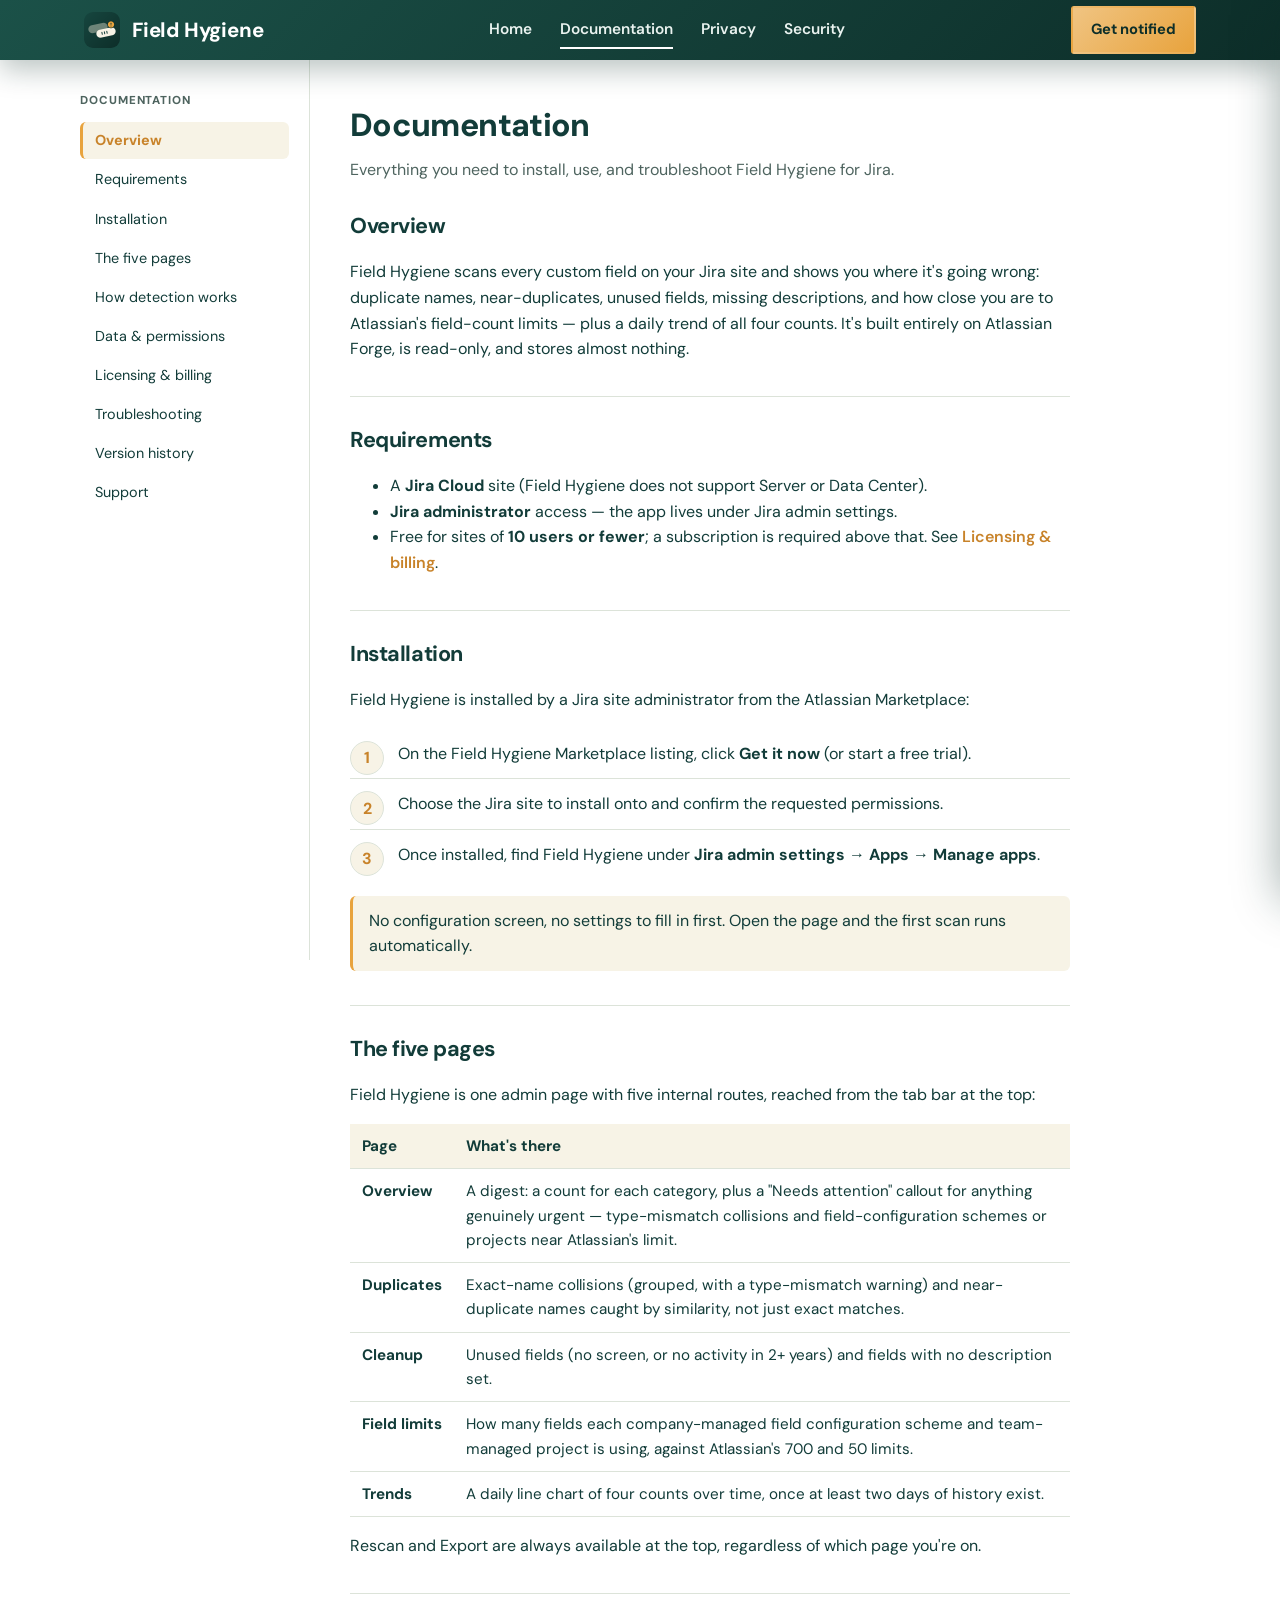
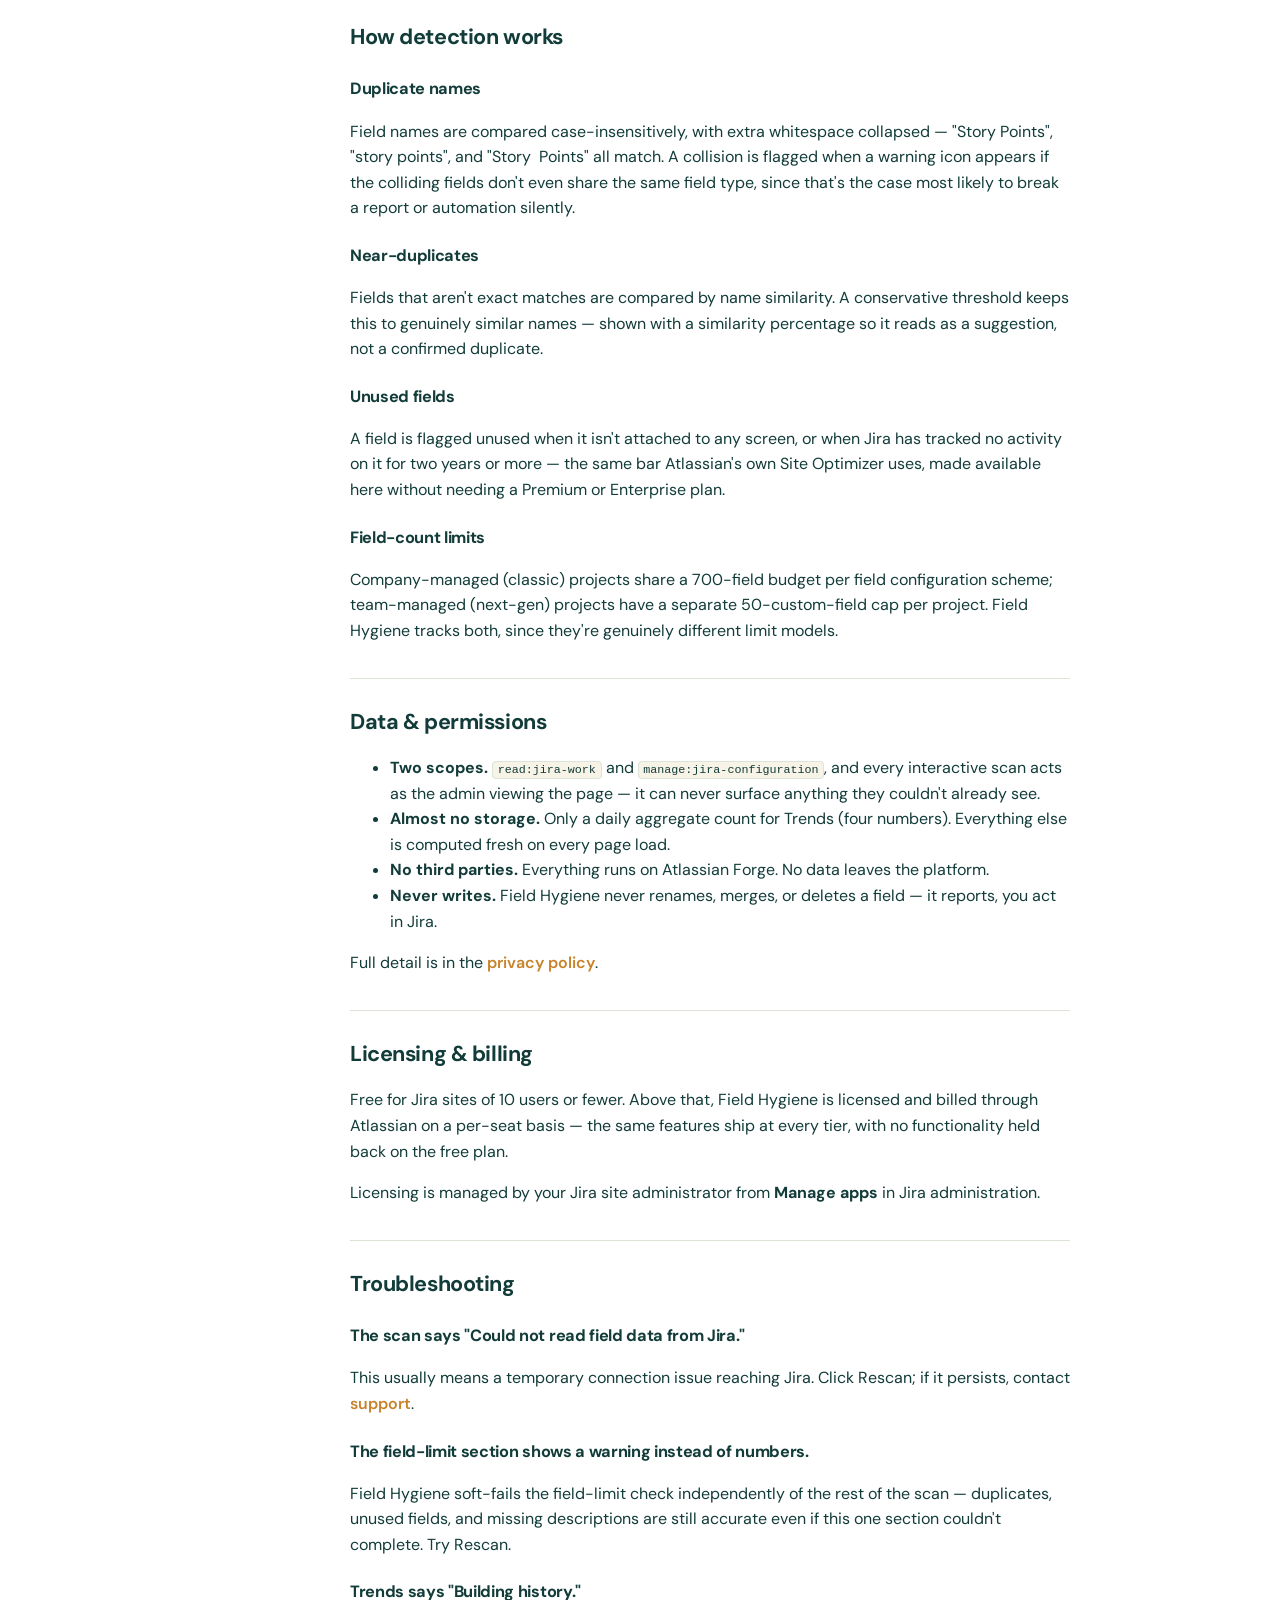
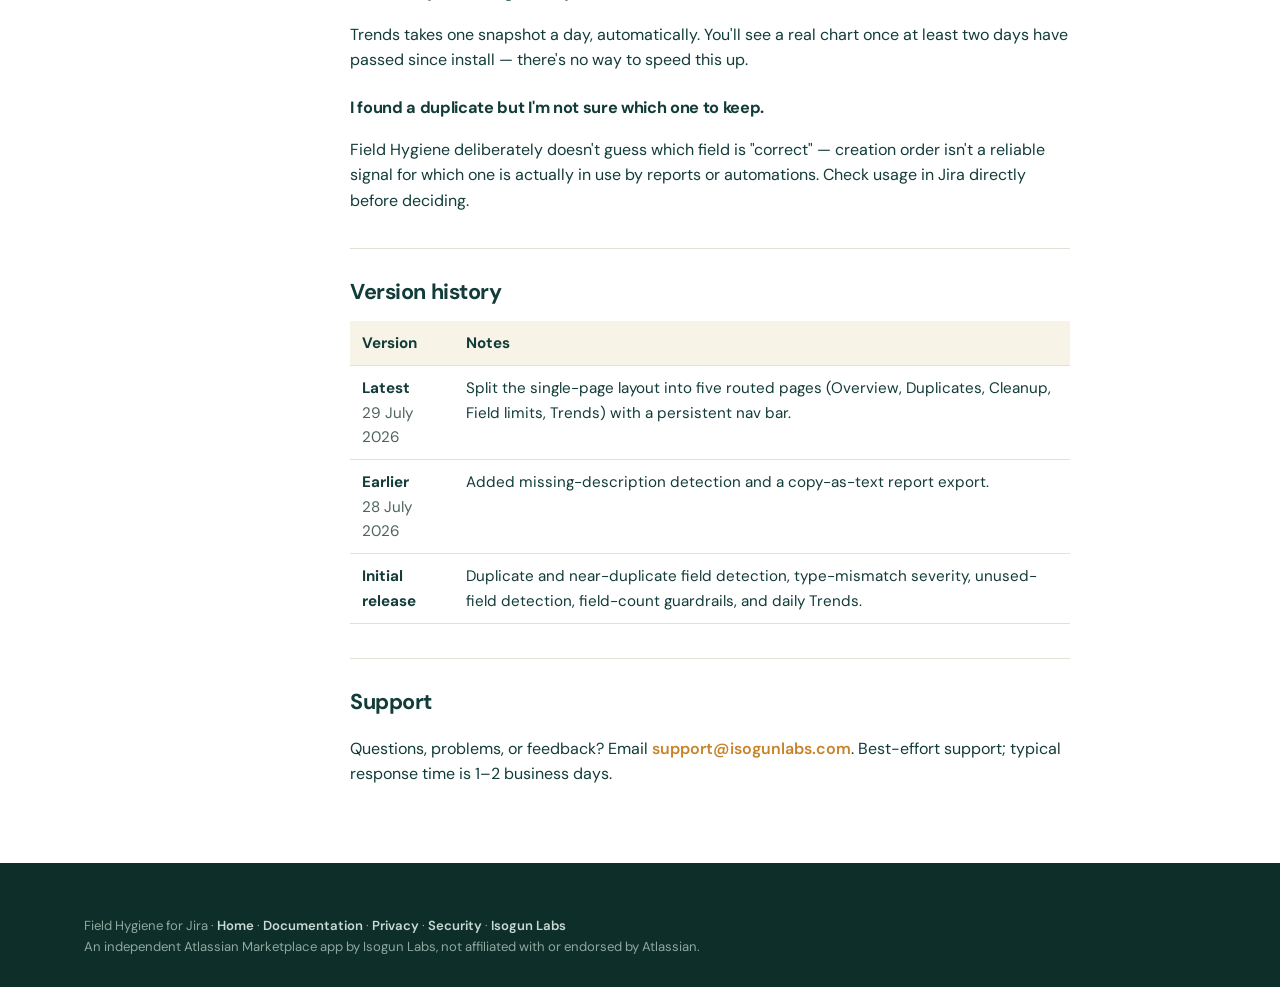
==== docs.html @ 8b739c5b "Field Hygiene for Jira marketing/docs/privacy/security site Homepage, documentation, privacy policy," ====
<!doctype html>
<html lang="en">
<head>
<meta charset="utf-8">
<meta name="viewport" content="width=device-width, initial-scale=1">
<meta name="color-scheme" content="light">
<meta name="author" content="Isogun Labs">
<meta name="theme-color" content="#123C39">
<title>Field Hygiene for Jira — Documentation</title>
<meta name="description" content="Documentation for Field Hygiene for Jira: installation, the five app pages, data and permissions, licensing, and troubleshooting.">
<link rel="canonical" href="https://field-hygiene.isogunlabs.com/docs.html">

<meta property="og:type" content="website">
<meta property="og:title" content="Field Hygiene for Jira — Documentation">
<meta property="og:description" content="Everything you need to install, use, and troubleshoot Field Hygiene for Jira.">
<meta property="og:url" content="https://field-hygiene.isogunlabs.com/docs.html">
<meta property="og:image" content="https://field-hygiene.isogunlabs.com/assets/img/field-hygiene-thumbnail.png">
<meta property="og:image:width" content="1280">
<meta property="og:image:height" content="720">
<meta property="og:site_name" content="Field Hygiene for Jira">
<meta name="twitter:card" content="summary_large_image">
<meta name="twitter:site" content="@isogunlabs">
<meta name="twitter:title" content="Field Hygiene for Jira — Documentation">
<meta name="twitter:description" content="Everything you need to install, use, and troubleshoot Field Hygiene.">
<meta name="twitter:image" content="https://field-hygiene.isogunlabs.com/assets/img/field-hygiene-thumbnail.png">

<link rel="icon" href="/assets/img/field-hygiene-logo.svg" type="image/svg+xml">
<link rel="icon" href="/assets/img/field-hygiene-logo-144.png" sizes="144x144" type="image/png">
<link rel="apple-touch-icon" href="/assets/img/field-hygiene-logo-144.png">
<script type="application/ld+json">
{
  "@context": "https://schema.org",
  "@type": "BreadcrumbList",
  "itemListElement": [
    { "@type": "ListItem", "position": 1, "name": "Field Hygiene for Jira", "item": "https://field-hygiene.isogunlabs.com/" },
    { "@type": "ListItem", "position": 2, "name": "Documentation", "item": "https://field-hygiene.isogunlabs.com/docs.html" }
  ]
}
</script>

<link rel="stylesheet" href="/assets/css/site.css?v=1">
</head>
<body>

<nav class="nav nav-solid">
  <div class="wrap">
    <a class="logo" href="/">
      <img src="/assets/img/field-hygiene-logo-144.png" alt="" width="36" height="36">
      <b>Field Hygiene</b>
    </a>
    <div class="nav-mid">
      <a href="index.html">Home</a>
      <a href="docs.html" class="active">Documentation</a>
      <a href="privacy.html">Privacy</a>
      <a href="security.html">Security</a>
    </div>
    <div class="nav-right">
      <a class="btn btn-amber btn-sm" href="mailto:support@isogunlabs.com?subject=Notify%20me%20when%20Field%20Hygiene%20launches">Get notified</a>
      <button class="hamburger" aria-label="Open menu" aria-expanded="false" aria-controls="mobile-drawer">
        <span></span><span></span><span></span>
      </button>
    </div>
  </div>
</nav>

<div class="drawer-overlay"></div>
<aside class="drawer" id="mobile-drawer">
  <div class="d-head">
    <a class="logo" href="/">
      <img src="/assets/img/field-hygiene-logo-144.png" alt="" width="32" height="32">
      <b>Field Hygiene</b>
    </a>
    <button class="d-close" aria-label="Close menu">
      <svg viewBox="0 0 24 24" fill="none" stroke="currentColor" stroke-width="2.2" stroke-linecap="round" stroke-linejoin="round"><path d="M6 6l12 12M18 6 6 18"/></svg>
    </button>
  </div>
  <nav>
    <a class="d-link" href="index.html">Home</a>
    <a class="d-link" href="docs.html">Documentation</a>
    <a class="d-link" href="privacy.html">Privacy</a>
    <a class="d-link" href="security.html">Security</a>
  </nav>
  <a class="btn btn-amber" href="mailto:support@isogunlabs.com?subject=Notify%20me%20when%20Field%20Hygiene%20launches">Get notified</a>
</aside>

<div class="docs-layout">

  <aside class="docs-side">
    <p class="side-title">Documentation</p>
    <nav id="sidenav">
      <a href="#overview">Overview</a>
      <a href="#requirements">Requirements</a>
      <a href="#install">Installation</a>
      <a href="#pages">The five pages</a>
      <a href="#detection">How detection works</a>
      <a href="#data">Data &amp; permissions</a>
      <a href="#licensing">Licensing &amp; billing</a>
      <a href="#troubleshooting">Troubleshooting</a>
      <a href="#versions">Version history</a>
      <a href="#support">Support</a>
    </nav>
  </aside>

  <main class="docs-main">
    <h1 class="page-title">Documentation</h1>
    <p class="lede">Everything you need to install, use, and troubleshoot Field Hygiene for Jira.</p>

    <section id="overview">
      <h2 class="sec">Overview</h2>
      <p>
        Field Hygiene scans every custom field on your Jira site and shows you where it's going
        wrong: duplicate names, near-duplicates, unused fields, missing descriptions, and how
        close you are to Atlassian's field-count limits — plus a daily trend of all four counts.
        It's built entirely on Atlassian Forge, is read-only, and stores almost nothing.
      </p>
    </section>

    <section id="requirements">
      <h2 class="sec">Requirements</h2>
      <ul>
        <li>A <strong>Jira Cloud</strong> site (Field Hygiene does not support Server or Data Center).</li>
        <li><strong>Jira administrator</strong> access — the app lives under Jira admin settings.</li>
        <li>Free for sites of <strong>10 users or fewer</strong>; a subscription is required above that. See <a class="inline" href="#licensing">Licensing &amp; billing</a>.</li>
      </ul>
    </section>

    <section id="install">
      <h2 class="sec">Installation</h2>
      <p>Field Hygiene is installed by a Jira site administrator from the Atlassian Marketplace:</p>
      <ol class="steps">
        <li>On the Field Hygiene Marketplace listing, click <strong>Get it now</strong> (or start a free trial).</li>
        <li>Choose the Jira site to install onto and confirm the requested permissions.</li>
        <li>Once installed, find Field Hygiene under <strong>Jira admin settings → Apps → Manage apps</strong>.</li>
      </ol>
      <div class="note">
        No configuration screen, no settings to fill in first. Open the page and the first scan
        runs automatically.
      </div>
    </section>

    <section id="pages">
      <h2 class="sec">The five pages</h2>
      <p>Field Hygiene is one admin page with five internal routes, reached from the tab bar at the top:</p>
      <table>
        <tr><th>Page</th><th>What's there</th></tr>
        <tr><td><strong>Overview</strong></td><td>A digest: a count for each category, plus a "Needs attention" callout for anything genuinely urgent — type-mismatch collisions and field-configuration schemes or projects near Atlassian's limit.</td></tr>
        <tr><td><strong>Duplicates</strong></td><td>Exact-name collisions (grouped, with a type-mismatch warning) and near-duplicate names caught by similarity, not just exact matches.</td></tr>
        <tr><td><strong>Cleanup</strong></td><td>Unused fields (no screen, or no activity in 2+ years) and fields with no description set.</td></tr>
        <tr><td><strong>Field limits</strong></td><td>How many fields each company-managed field configuration scheme and team-managed project is using, against Atlassian's 700 and 50 limits.</td></tr>
        <tr><td><strong>Trends</strong></td><td>A daily line chart of four counts over time, once at least two days of history exist.</td></tr>
      </table>
      <p>Rescan and Export are always available at the top, regardless of which page you're on.</p>
    </section>

    <section id="detection">
      <h2 class="sec">How detection works</h2>

      <h3>Duplicate names</h3>
      <p>
        Field names are compared case-insensitively, with extra whitespace collapsed — "Story
        Points", "story points", and "Story&nbsp;&nbsp;Points" all match. A collision is flagged
        when a warning icon appears if the colliding fields don't even share the same field
        type, since that's the case most likely to break a report or automation silently.
      </p>

      <h3>Near-duplicates</h3>
      <p>
        Fields that aren't exact matches are compared by name similarity. A conservative
        threshold keeps this to genuinely similar names — shown with a similarity percentage so
        it reads as a suggestion, not a confirmed duplicate.
      </p>

      <h3>Unused fields</h3>
      <p>
        A field is flagged unused when it isn't attached to any screen, or when Jira has tracked
        no activity on it for two years or more — the same bar Atlassian's own Site Optimizer
        uses, made available here without needing a Premium or Enterprise plan.
      </p>

      <h3>Field-count limits</h3>
      <p>
        Company-managed (classic) projects share a 700-field budget per field configuration
        scheme; team-managed (next-gen) projects have a separate 50-custom-field cap per
        project. Field Hygiene tracks both, since they're genuinely different limit models.
      </p>
    </section>

    <section id="data">
      <h2 class="sec">Data &amp; permissions</h2>
      <ul>
        <li><strong>Two scopes.</strong> <code>read:jira-work</code> and <code>manage:jira-configuration</code>, and every interactive scan acts as the admin viewing the page — it can never surface anything they couldn't already see.</li>
        <li><strong>Almost no storage.</strong> Only a daily aggregate count for Trends (four numbers). Everything else is computed fresh on every page load.</li>
        <li><strong>No third parties.</strong> Everything runs on Atlassian Forge. No data leaves the platform.</li>
        <li><strong>Never writes.</strong> Field Hygiene never renames, merges, or deletes a field — it reports, you act in Jira.</li>
      </ul>
      <p>Full detail is in the <a class="inline" href="privacy.html">privacy policy</a>.</p>
    </section>

    <section id="licensing">
      <h2 class="sec">Licensing &amp; billing</h2>
      <p>
        Free for Jira sites of 10 users or fewer. Above that, Field Hygiene is licensed and
        billed through Atlassian on a per-seat basis — the same features ship at every tier,
        with no functionality held back on the free plan.
      </p>
      <p>
        Licensing is managed by your Jira site administrator from <strong>Manage apps</strong>
        in Jira administration.
      </p>
    </section>

    <section id="troubleshooting">
      <h2 class="sec">Troubleshooting</h2>

      <h3>The scan says "Could not read field data from Jira."</h3>
      <p>
        This usually means a temporary connection issue reaching Jira. Click Rescan; if it
        persists, contact <a class="inline" href="#support">support</a>.
      </p>

      <h3>The field-limit section shows a warning instead of numbers.</h3>
      <p>
        Field Hygiene soft-fails the field-limit check independently of the rest of the scan —
        duplicates, unused fields, and missing descriptions are still accurate even if this one
        section couldn't complete. Try Rescan.
      </p>

      <h3>Trends says "Building history."</h3>
      <p>
        Trends takes one snapshot a day, automatically. You'll see a real chart once at least
        two days have passed since install — there's no way to speed this up.
      </p>

      <h3>I found a duplicate but I'm not sure which one to keep.</h3>
      <p>
        Field Hygiene deliberately doesn't guess which field is "correct" — creation order isn't
        a reliable signal for which one is actually in use by reports or automations. Check
        usage in Jira directly before deciding.
      </p>
    </section>

    <section id="versions">
      <h2 class="sec">Version history</h2>
      <table>
        <tr><th>Version</th><th>Notes</th></tr>
        <tr>
          <td><strong>Latest</strong><br><span style="color:var(--body)">29 July 2026</span></td>
          <td>Split the single-page layout into five routed pages (Overview, Duplicates, Cleanup, Field limits, Trends) with a persistent nav bar.</td>
        </tr>
        <tr>
          <td><strong>Earlier</strong><br><span style="color:var(--body)">28 July 2026</span></td>
          <td>Added missing-description detection and a copy-as-text report export.</td>
        </tr>
        <tr>
          <td><strong>Initial release</strong></td>
          <td>Duplicate and near-duplicate field detection, type-mismatch severity, unused-field detection, field-count guardrails, and daily Trends.</td>
        </tr>
      </table>
    </section>

    <section id="support">
      <h2 class="sec">Support</h2>
      <p>
        Questions, problems, or feedback? Email
        <a class="inline" href="mailto:support@isogunlabs.com">support@isogunlabs.com</a>.
        Best-effort support; typical response time is 1–2 business days.
      </p>
    </section>
  </main>

</div>

<footer>
  <div class="wrap">
    <div class="foot-bottom" style="border-top:0; padding-top:0;">
      Field Hygiene for Jira ·
      <a href="index.html">Home</a> ·
      <a href="docs.html">Documentation</a> ·
      <a href="privacy.html">Privacy</a> ·
      <a href="security.html">Security</a> ·
      <a href="https://isogunlabs.com/">Isogun Labs</a><br>
      An independent Atlassian Marketplace app by Isogun Labs, not affiliated with or endorsed by Atlassian.
    </div>
  </div>
</footer>

<script src="/assets/js/site.js?v=1" defer></script>
</body>
</html>
---- assets/css/site.css ----
/* ============================================================
   Field Hygiene for Jira — shared site styles
   Same component language as recap.isogunlabs.com, different
   color identity — teal/amber, drawn from the app's own logo
   (assets/marketplace/logo.svg), not Recap's amber/brown scheme.
   ============================================================ */
@font-face {
  font-family: 'DM Sans';
  font-style: normal;
  font-weight: 400 800;
  font-display: swap;
  src: url('/assets/fonts/dm-sans-latin.woff2') format('woff2');
  unicode-range: U+0000-00FF, U+0131, U+0152-0153, U+02BB-02BC, U+02C6, U+02DA, U+02DC, U+0304, U+0308, U+0329, U+2000-206F, U+20AC, U+2122, U+2191, U+2193, U+2212, U+2215, U+FEFF, U+FFFD;
}
@font-face {
  font-family: 'DM Sans';
  font-style: normal;
  font-weight: 400 800;
  font-display: swap;
  src: url('/assets/fonts/dm-sans-latin-ext.woff2') format('woff2');
  unicode-range: U+0100-02BA, U+02BD-02C5, U+02C7-02CC, U+02CE-02D7, U+02DD-02FF, U+0304, U+0308, U+0329, U+1D00-1DBF, U+1E00-1E9F, U+1EF2-1EFF, U+2020, U+20A0-20AB, U+20AD-20C0, U+2113, U+2C60-2C7F, U+A720-A7FF;
}

:root {
  --teal-50:#EFF6F4; --teal-100:#D3E7E2; --teal-200:#9FC9BE; --teal-400:#1B5148;
  --teal:#16463F; --teal-600:#123C39; --teal-900:#0D2E29;
  --amber-100:#FBE3BB; --amber-200:#F0C482; --amber:#E8A33D; --amber-600:#C8832A;
  --ink:#123C39; --body:#4E645F; --bg:#FFFFFF; --panel:#F7F3E6; --panel-2:#EDE6D3;
  --line:#DCE3D9; --white:#FFFFFF; --green:#15803D; --green-bg:#E7F4EC;
  --shadow:0 1px 2px rgba(13,46,41,.06), 0 10px 28px rgba(13,46,41,.09);
  --shadow-lg:0 2px 6px rgba(13,46,41,.07), 0 30px 64px rgba(13,46,41,.18);
  --maxw:1160px;
  --ff:'DM Sans',-apple-system,BlinkMacSystemFont,"Segoe UI",Roboto,Helvetica,Arial,sans-serif;
}
* { box-sizing: border-box; }
html { scroll-behavior: smooth; }
body { margin:0; font-family:var(--ff); color:var(--ink); background:var(--bg); line-height:1.6; -webkit-font-smoothing:antialiased; text-rendering:optimizeLegibility; overflow-x:hidden; }
a { color:inherit; }
img { max-width:100%; display:block; }
.wrap { max-width:var(--maxw); margin:0 auto; padding:0 24px; }
.wrap-wide { max-width:1360px; }
:focus-visible { outline:2px solid var(--amber); outline-offset:3px; border-radius:4px; }
h1,h2,h3 { letter-spacing:-.02em; }
.amber { color:var(--amber-600); }
code { background:var(--panel); border:1px solid var(--line); padding:.1em .4em; border-radius:4px; font-size:.9em; }
pre { background:#0D2E29; color:#F7F3E6; border-radius:10px; padding:16px 18px; overflow-x:auto; font-size:.85rem; line-height:1.5; }
pre code { background:none; border:0; color:inherit; padding:0; }
table { border-collapse:collapse; width:100%; margin:12px 0; font-size:.95rem; }
th, td { text-align:left; padding:10px 12px; border-bottom:1px solid var(--line); vertical-align:top; }
th { background:var(--panel); font-weight:700; }

/* buttons */
.btn { display:inline-flex; align-items:center; gap:9px; font-size:1rem; font-weight:700; text-decoration:none; padding:13px 24px; border-radius:3px; transition:transform .16s, box-shadow .25s, background .2s, color .2s; cursor:pointer; border:2px solid transparent; }
.btn svg { width:16px; height:16px; transition:transform .2s; }
.btn-amber { color:var(--teal-900); background:linear-gradient(135deg,var(--amber-200),var(--amber)); }
.btn-amber:hover { transform:translateY(-2px); }
.btn-amber:hover svg { transform:translateX(4px); }
.btn-ghost { color:var(--ink); border-color:var(--line); background:var(--white); }
.btn-ghost:hover { border-color:var(--amber); color:var(--amber-600); }
.btn-ghost-light { color:#fff; border-color:rgba(255,255,255,.4); background:transparent; }
.btn-ghost-light:hover { border-color:#fff; }
.btn-text { display:inline-flex; align-items:center; gap:8px; font-weight:700; text-decoration:none; color:var(--amber-600); }
.btn-text svg { width:16px; height:16px; transition:transform .2s; }
.btn-text:hover svg { transform:translateX(4px); }
.btn-sm { padding:10px 18px; font-size:.92rem; }

/* utility bar */
.util { background:var(--teal-900); color:#C9D9D4; font-size:.82rem; }
.util .wrap { display:flex; align-items:center; justify-content:space-between; height:38px; }
.util a { color:#C9D9D4; text-decoration:none; }
.util .u-left a:hover, .util .u-right a:hover { color:#fff; }
.util .u-left { display:flex; align-items:center; gap:6px; }
.util .u-left svg { width:14px; height:14px; color:var(--amber-200); }

/* nav */
.nav { position:sticky; top:0; z-index:60; background:transparent; box-shadow:0 1px 0 rgba(255,255,255,0); transition:box-shadow .4s ease; }
.nav::before { content:""; position:absolute; inset:0; z-index:-1; background:linear-gradient(135deg,var(--teal-400),var(--teal-900)); opacity:0; transition:opacity .4s ease; }
.nav .wrap { display:flex; align-items:center; justify-content:space-between; height:74px; transition:height .3s ease; }
.nav.scrolled, .nav.nav-solid { box-shadow:0 10px 28px rgba(13,46,41,.28); }
.nav.scrolled::before, .nav.nav-solid::before { opacity:1; }
.nav.scrolled .wrap, .nav.nav-solid .wrap { height:60px; }
.logo { display:inline-flex; align-items:center; gap:12px; text-decoration:none; }
.logo img { height:36px; width:auto; flex:none; display:block; border-radius:9px; }
.logo b { color:#fff; font-size:1.28rem; font-weight:800; letter-spacing:-.01em; }
.nav-mid { display:flex; align-items:center; gap:28px; }
.nav-mid a { color:#EAF3F0; text-decoration:none; font-weight:600; font-size:.96rem; padding:6px 0; border-bottom:2px solid transparent; transition:border-color .2s,color .2s; }
.nav-mid a:hover, .nav-mid a.active { border-color:#fff; }
.nav-right { display:flex; align-items:center; gap:14px; }
.hamburger { display:none; background:none; border:0; cursor:pointer; padding:8px; }
.hamburger span { display:block; width:22px; height:2px; background:#fff; border-radius:2px; margin:5px 0; transition:transform .3s ease, opacity .2s ease; }
.hamburger.open span:nth-child(1){ transform:translateY(7px) rotate(45deg); }
.hamburger.open span:nth-child(2){ opacity:0; }
.hamburger.open span:nth-child(3){ transform:translateY(-7px) rotate(-45deg); }
.drawer-overlay { position:fixed; inset:0; background:rgba(13,46,41,.5); opacity:0; visibility:hidden; transition:opacity .3s ease, visibility .3s ease; z-index:90; }
.drawer-overlay.open { opacity:1; visibility:visible; }
.drawer { position:fixed; top:0; right:0; height:100%; width:min(300px,86vw); background:linear-gradient(160deg,var(--teal-400),var(--teal-900)); box-shadow:-14px 0 44px rgba(13,46,41,.4); transform:translateX(105%); transition:transform .32s cubic-bezier(.4,0,.2,1); z-index:100; display:flex; flex-direction:column; padding:20px 22px 26px; }
.drawer.open { transform:none; }
.drawer .d-head { display:flex; align-items:center; justify-content:space-between; margin-bottom:18px; }
.drawer .d-close { background:none; border:0; color:#fff; cursor:pointer; padding:6px; line-height:0; }
.drawer .d-close svg { width:24px; height:24px; }
.drawer nav { display:flex; flex-direction:column; }
.drawer a.d-link { display:block; color:#fff; text-decoration:none; font-weight:600; font-size:1.05rem; padding:14px 2px; border-bottom:1px solid rgba(255,255,255,.16); }
.drawer .btn { margin-top:20px; justify-content:center; }
body.drawer-open { overflow:hidden; }
@media (max-width:820px){ .nav-mid{ display:none; } .util{ display:none; } .hamburger{ display:block; } .nav-right .btn-amber{ display:none; } }

/* hero */
.hero { position:relative; margin-top:-74px; padding-top:74px; background:linear-gradient(150deg,var(--teal-400),var(--teal-900) 65%); color:#fff; overflow:hidden; }
.hero-facets { position:absolute; inset:0; opacity:.5; background-image:linear-gradient(rgba(255,255,255,.05) 1px,transparent 1px),linear-gradient(90deg,rgba(255,255,255,.05) 1px,transparent 1px); background-size:48px 48px; mask-image:radial-gradient(ellipse 75% 90% at 20% 20%,#000 30%,transparent 75%); -webkit-mask-image:radial-gradient(ellipse 75% 90% at 20% 20%,#000 30%,transparent 75%); }
.hero-glow { position:absolute; width:520px; height:520px; border-radius:50%; background:radial-gradient(circle,rgba(232,163,61,.32),transparent 70%); filter:blur(30px); top:-120px; right:-80px; animation:float 9s ease-in-out infinite; }
@keyframes float { 0%,100%{ transform:translate(0,0); } 50%{ transform:translate(-24px,26px); } }
.hero .wrap { position:relative; z-index:1; padding:96px 24px 90px; max-width:880px; text-align:center; }
.hero .wrap.hero-left { text-align:left; margin:0; max-width:1280px; display:grid; grid-template-columns:1fr; }
.eyebrow { font-size:.76rem; font-weight:700; letter-spacing:.14em; text-transform:uppercase; color:#F0DCB5; }
.eyebrow .dot { display:inline-block; width:7px; height:7px; margin-right:8px; border-radius:50%; background:var(--amber); box-shadow:0 0 0 4px rgba(232,163,61,.25); vertical-align:middle; }
.hero h1 { font-size:clamp(2.1rem,4.8vw,3.3rem); line-height:1.1; font-weight:800; margin:20px 0 0; letter-spacing:-.03em; }
.hero .lead { font-size:clamp(1.02rem,1.5vw,1.16rem); color:#DCEAE5; max-width:56ch; margin:20px auto 0; }
.hero-actions { display:flex; flex-wrap:wrap; align-items:center; justify-content:center; gap:16px; margin-top:30px; }
.hero-actions .btn-text { color:#fff; }
.trust-chips { list-style:none; display:flex; flex-wrap:wrap; justify-content:center; gap:10px; padding:0; margin:30px 0 0; }
.trust-chips li { display:inline-flex; align-items:center; gap:7px; background:rgba(255,255,255,.08); border:1px solid rgba(255,255,255,.16); border-radius:999px; padding:8px 15px; font-size:.85rem; font-weight:600; color:#EAF3F0; }
.trust-chips svg { width:14px; height:14px; color:var(--amber-200); flex:none; }

/* section scaffolding */
section.block { padding:80px 0; }
.kicker { font-size:.78rem; font-weight:800; letter-spacing:.14em; text-transform:uppercase; color:var(--amber-600); }
.section-head { max-width:680px; margin:0 auto 48px; text-align:center; }
.section-head h2 { font-size:clamp(1.7rem,3.4vw,2.4rem); font-weight:800; margin:12px 0 12px; }
.section-head p { color:var(--body); font-size:1.06rem; margin:0; }

/* how it works — flow steps */
.flow { display:grid; grid-template-columns:repeat(3,1fr); gap:28px; position:relative; }
.flow-step { text-align:center; }
.flow-step .num { width:34px; height:34px; border-radius:50%; background:var(--panel); border:1px solid var(--line); color:var(--amber-600); font-weight:800; display:grid; place-items:center; margin:0 auto 14px; }
.flow-step .ic { width:64px; height:64px; border-radius:14px; display:grid; place-items:center; background:linear-gradient(140deg,var(--teal-50),var(--teal-100)); color:var(--teal-400); margin:0 auto 16px; }
.flow-step .ic svg { width:30px; height:30px; }
.flow-step h3 { margin:0 0 6px; font-size:1.06rem; font-weight:800; color:var(--ink); }
.flow-step p { margin:0; color:var(--body); font-size:.92rem; line-height:1.55; }
.flow-arrow { position:absolute; top:56px; width:28px; height:28px; color:var(--amber-200); }
.flow-arrow svg { width:100%; height:100%; }

/* principle / feature grid */
.principles { display:grid; grid-template-columns:repeat(4,1fr); gap:22px; }
.principle { background:var(--white); border-radius:8px; padding:26px 22px; box-shadow:var(--shadow); transition:transform .2s, box-shadow .25s; }
.principle:hover { transform:translateY(-4px); box-shadow:var(--shadow-lg); }
.principle .ic { width:46px; height:46px; border-radius:8px; display:grid; place-items:center; background:linear-gradient(140deg,var(--amber-100),var(--amber-200)); color:var(--amber-600); margin-bottom:16px; }
.principle .ic svg { width:23px; height:23px; }
.principle h3 { margin:0 0 8px; font-size:1.02rem; font-weight:800; color:var(--ink); }
.principle p { margin:0; color:var(--body); font-size:.92rem; }

/* FAQ accordion */
.faq-list { max-width:760px; margin:0 auto; }
.faq-item { border-bottom:1px solid var(--line); }
.faq-item summary { cursor:pointer; list-style:none; display:flex; align-items:center; justify-content:space-between; gap:16px; padding:20px 4px; font-weight:700; font-size:1.02rem; color:var(--ink); }
.faq-item summary::-webkit-details-marker { display:none; }
.faq-item summary .chev { flex:none; width:20px; height:20px; color:var(--amber-600); transition:transform .25s ease; }
.faq-item[open] summary .chev { transform:rotate(180deg); }
.faq-item p { margin:0 4px 20px; color:var(--body); font-size:.98rem; line-height:1.6; }

/* CTA band */
.cta { position:relative; background:linear-gradient(120deg,var(--teal-900),var(--teal-400)); color:#fff; overflow:hidden; }
.cta-facets { position:absolute; inset:0; opacity:.35; background-image:linear-gradient(rgba(255,255,255,.08) 1px,transparent 1px),linear-gradient(90deg,rgba(255,255,255,.08) 1px,transparent 1px); background-size:44px 44px; mask-image:radial-gradient(ellipse 80% 120% at 100% 0,#000 25%,transparent 72%); -webkit-mask-image:radial-gradient(ellipse 80% 120% at 100% 0,#000 25%,transparent 72%); }
.cta .wrap { position:relative; z-index:1; padding:68px 24px; text-align:center; }
.cta h2 { font-size:clamp(1.8rem,3.4vw,2.4rem); font-weight:800; margin:0 0 14px; }
.cta p { color:#DCEAE5; font-size:1.08rem; max-width:54ch; margin:0 auto 28px; }
.cta-actions { display:flex; flex-wrap:wrap; gap:14px; justify-content:center; }

/* pill / badge */
.pill { display:inline-block; font-size:.8rem; font-weight:700; color:var(--green); background:var(--green-bg); border-radius:999px; padding:4px 13px; margin-bottom:14px; }

/* footer */
footer { background:var(--teal-900); color:#B9CCC6; }
footer .wrap { padding:52px 24px 30px; }
.foot-top { display:flex; flex-wrap:wrap; justify-content:space-between; gap:32px; margin-bottom:32px; }
.foot-brand .logo { margin-bottom:14px; }
.foot-brand p { color:#8FA79F; font-size:.9rem; max-width:34ch; margin:0; }
.foot-brand .partner-badge { display:block; height:26px; width:auto; margin-top:18px; opacity:.9; }
.foot-links { display:flex; flex-wrap:wrap; gap:10px 26px; }
.foot-links a { color:#DCEAE5; text-decoration:none; font-size:.94rem; font-weight:600; }
.foot-links a:hover { color:#fff; }
.foot-bottom { border-top:1px solid rgba(255,255,255,.1); padding-top:22px; font-size:.82rem; color:#8FA79F; line-height:1.6; }
.foot-bottom a { color:#C9D9D4; font-weight:600; text-decoration:none; }
.foot-bottom a:hover { color:#fff; }

/* legacy content pages (docs / privacy / security) */
.page-hero { position:relative; margin-top:-74px; padding-top:74px; background:linear-gradient(135deg,var(--teal-400),var(--teal-900)); color:#fff; }
.page-hero .wrap { padding:52px 24px 44px; }
.page-hero .page-title { font-size:clamp(1.7rem,3.4vw,2.3rem); font-weight:800; margin:22px 0 4px; }
.page-hero .updated { opacity:.85; font-size:.9rem; }
.legal { padding:44px 0 24px; }
.legal .lead { font-size:1.05rem; color:var(--body); }
.legal section { border-top:1px solid var(--line); padding-top:24px; margin-top:24px; }
.legal h2 { font-size:1.2rem; margin:0 0 8px; }
.legal a { color:var(--amber-600); font-weight:600; text-decoration:none; }
.legal a:hover { text-decoration:underline; }

.docs-layout { display:flex; align-items:flex-start; max-width:var(--maxw); margin:0 auto; }
.docs-side { width:250px; flex:none; position:sticky; top:0; align-self:flex-start; height:100vh; overflow-y:auto; border-right:1px solid var(--line); padding:32px 20px 40px; }
.docs-side .side-title { font-size:.72rem; text-transform:uppercase; letter-spacing:.08em; color:var(--body); margin:0 0 12px; font-weight:800; }
.docs-side nav a { display:block; padding:7px 12px; margin:2px 0; color:var(--ink); text-decoration:none; font-size:.9rem; border-radius:6px; border-left:3px solid transparent; }
.docs-side nav a:hover { background:var(--panel); }
.docs-side nav a.active { background:var(--panel); color:var(--amber-600); font-weight:700; border-left-color:var(--amber); }
.docs-main { flex:1 1 auto; min-width:0; padding:40px 40px 60px; max-width:800px; }
.docs-main .page-title { font-size:2rem; font-weight:800; margin:0 0 6px; }
.docs-main .lede { color:var(--body); margin:0 0 8px; }
.docs-main section { border-top:1px solid var(--line); padding-top:26px; margin-top:34px; }
.docs-main section:first-of-type { border-top:0; padding-top:0; margin-top:26px; }
.docs-main h2.sec { font-size:1.35rem; margin:0 0 12px; scroll-margin-top:20px; }
.docs-main h3 { font-size:1.02rem; margin:22px 0 4px; }
.docs-main a { color:var(--amber-600); font-weight:600; text-decoration:none; }
.docs-main a:hover { text-decoration:underline; }
ol.steps { padding-left:0; list-style:none; counter-reset:step; }
ol.steps li { counter-increment:step; position:relative; padding:12px 0 12px 48px; border-bottom:1px solid var(--line); }
ol.steps li:last-child { border-bottom:0; }
ol.steps li::before { content:counter(step); position:absolute; left:0; top:12px; width:32px; height:32px; background:var(--panel); color:var(--amber-600); border:1px solid var(--line); border-radius:50%; display:grid; place-items:center; font-weight:700; }
.note { background:var(--panel); border-left:3px solid var(--amber); padding:12px 16px; border-radius:6px; margin:14px 0; }

/* reveal on scroll */
.reveal { opacity:0; transform:translateY(20px); transition:opacity .7s ease, transform .7s ease; }
.reveal.in { opacity:1; transform:none; }

@media (max-width:940px){
  .hero .wrap{ padding:64px 24px 56px; }
  .principles{ grid-template-columns:repeat(2,1fr); }
  .flow{ grid-template-columns:1fr; gap:36px; }
  .flow-arrow{ display:none; }
  .foot-top{ flex-direction:column; gap:24px; }
  .docs-layout{ display:block; }
  .docs-side{ width:auto; position:static; height:auto; border-right:0; border-bottom:1px solid var(--line); padding:16px 20px; }
  .docs-side nav{ display:flex; flex-wrap:wrap; gap:4px; }
  .docs-side nav a{ border-left:0; padding:6px 10px; }
  .docs-main{ padding:28px 20px 48px; }
}
@media (max-width:560px){
  section.block{ padding:56px 0; }
  .principles{ grid-template-columns:1fr; }
  .util{ font-size:.78rem; }
}
@media (prefers-reduced-motion: reduce){ *{ animation:none!important; scroll-behavior:auto; } .reveal{ opacity:1; transform:none; transition:none; } .hero-glow{ animation:none; } }
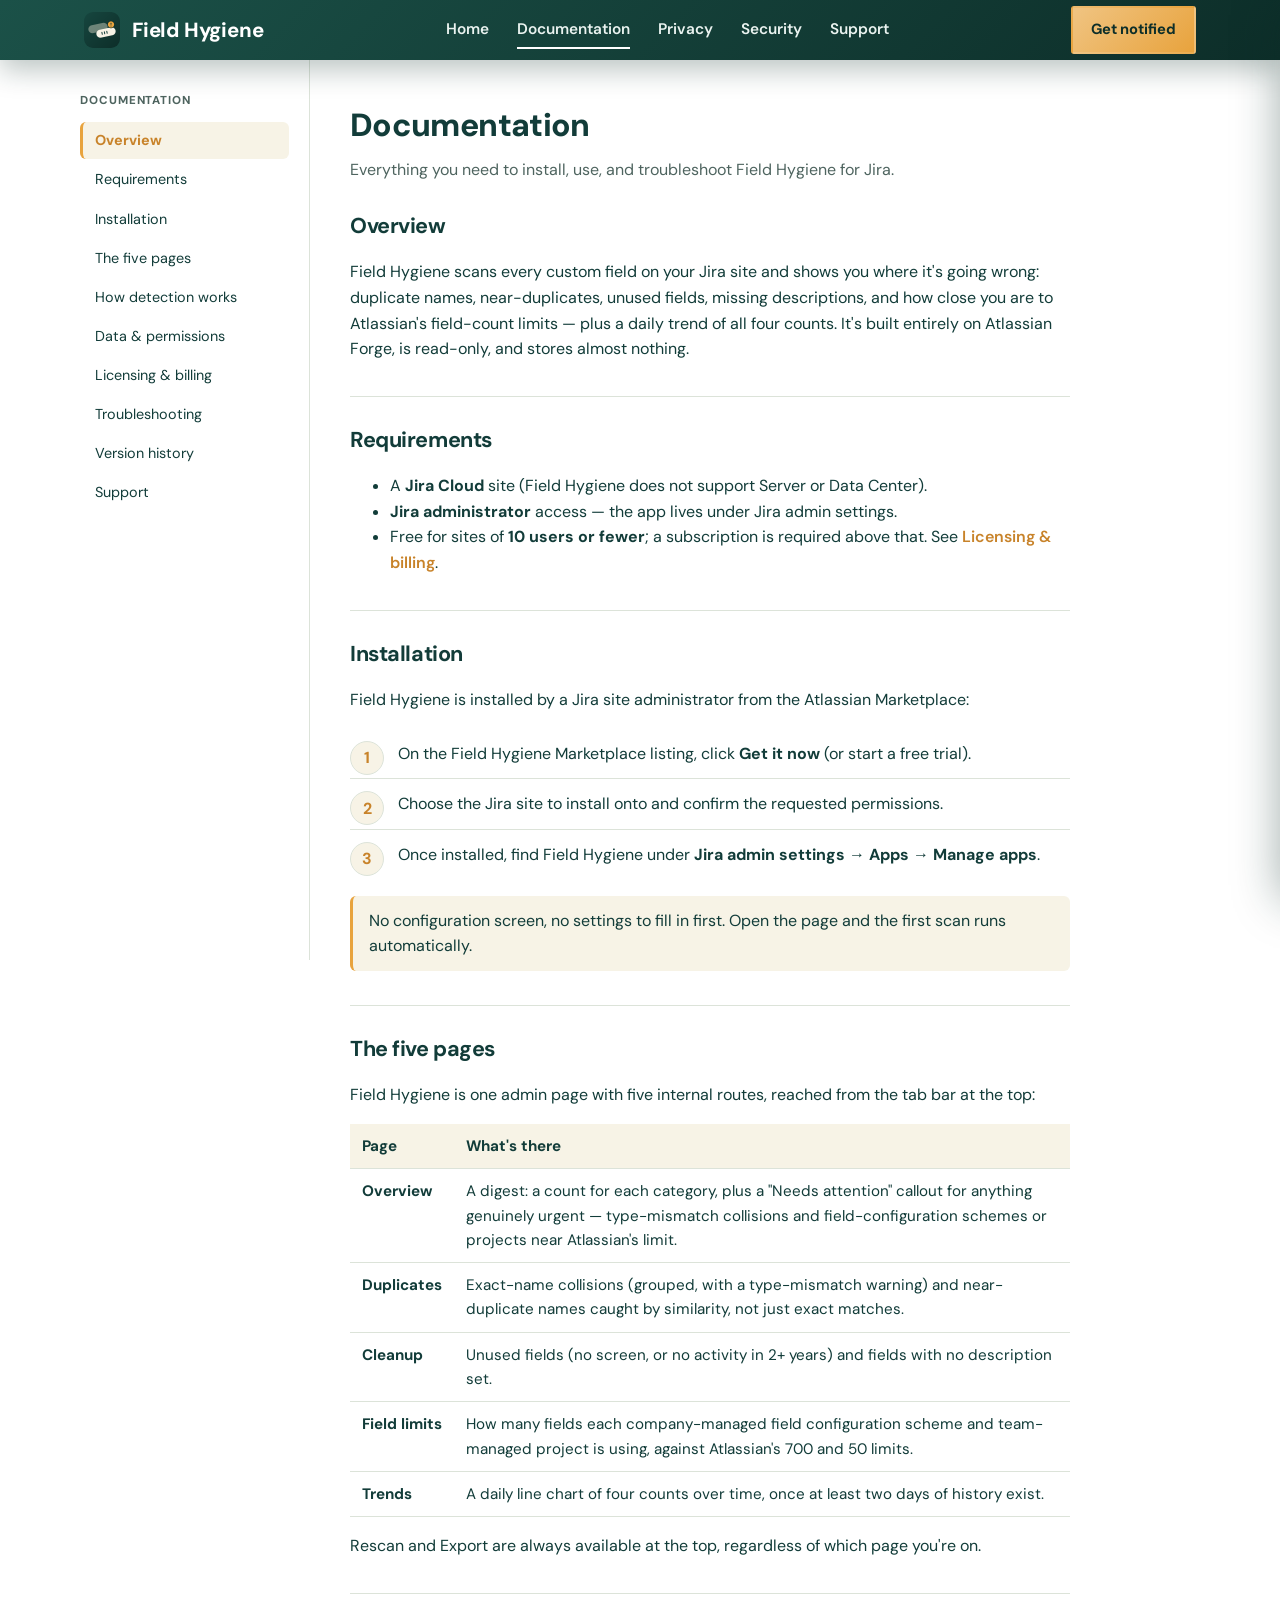
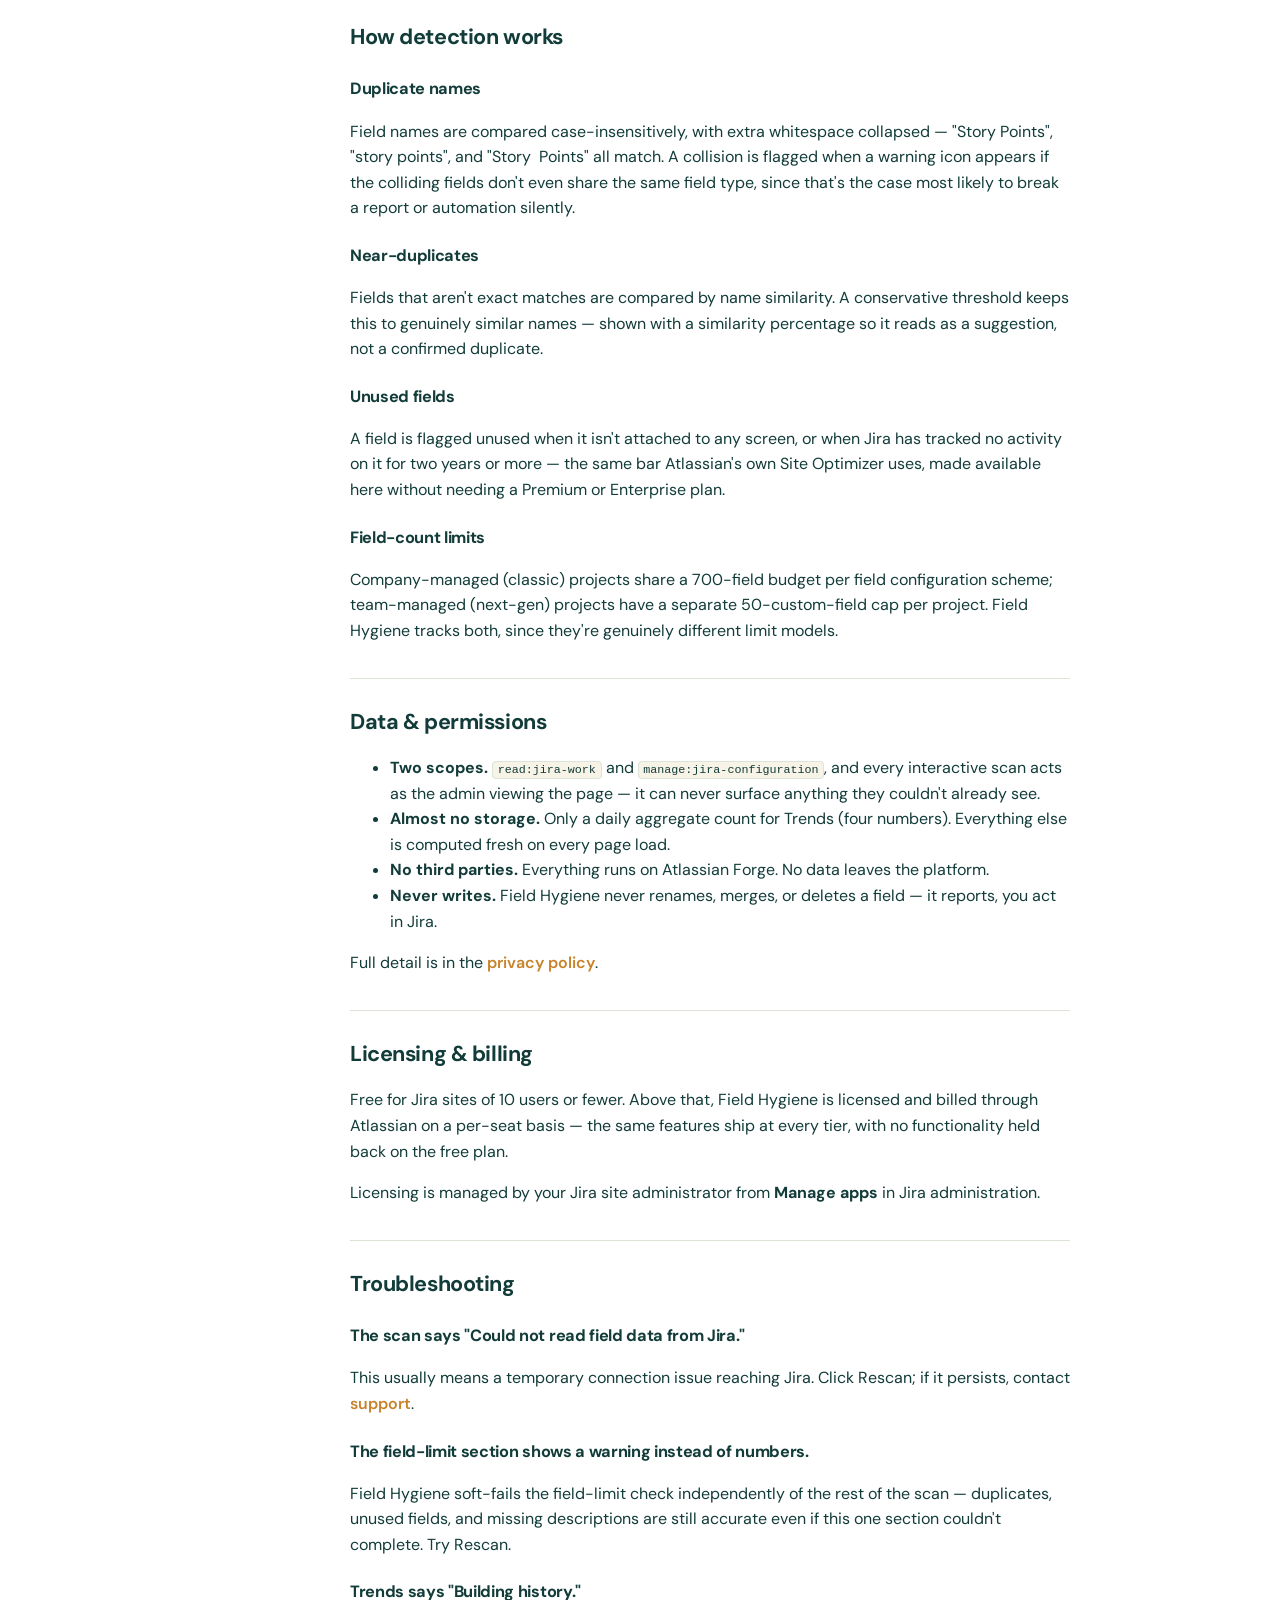
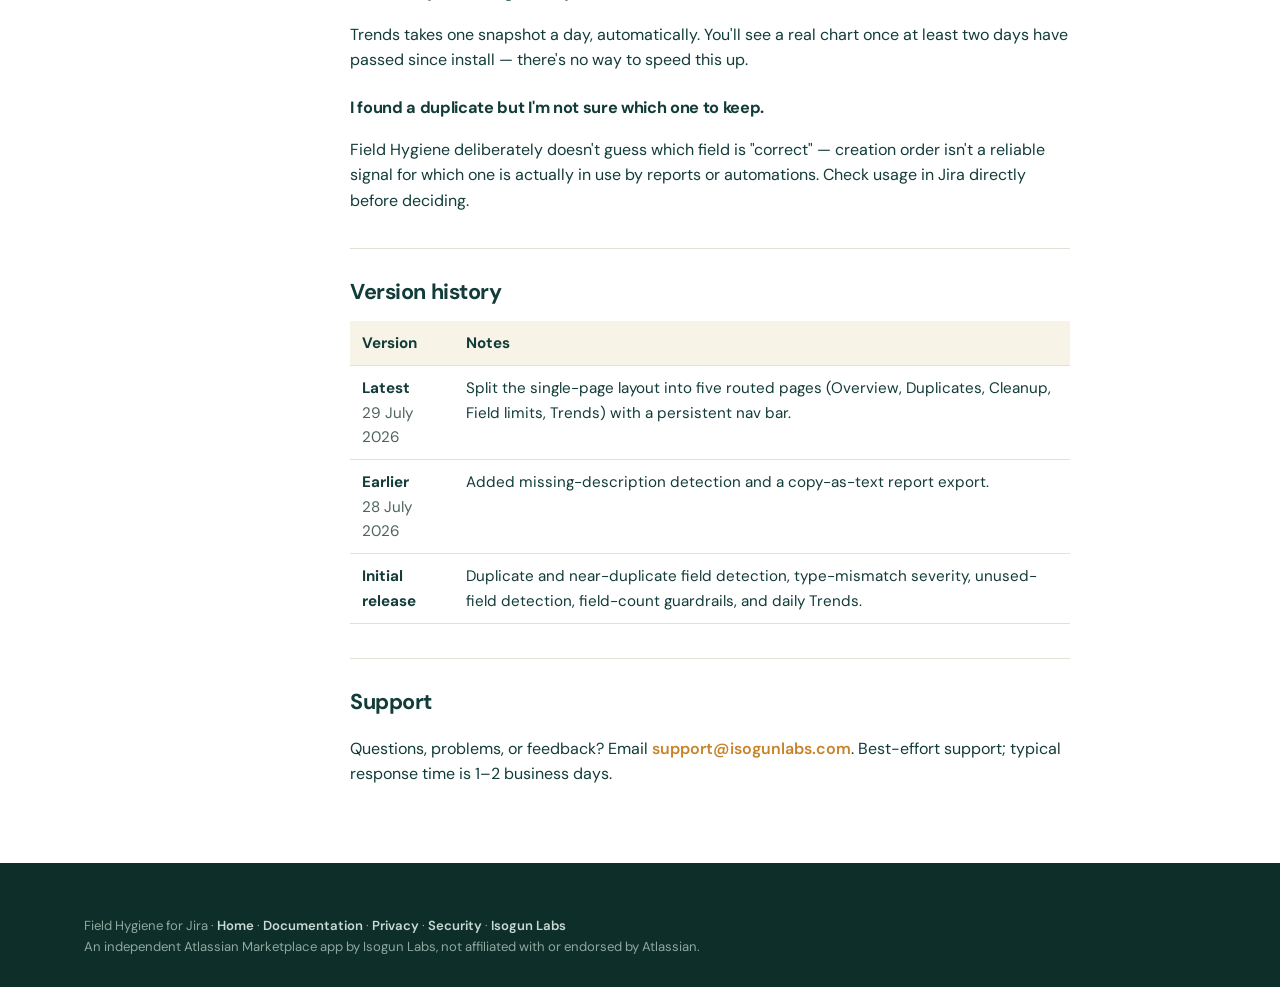
==== commit 88362f71: "Add Support & SLA page Atlassian's Marketplace reviewer requested SLA/hours-of-operation details for" ====
--- a/docs.html
+++ b/docs.html
@@ -5,6 +5,7 @@
 <meta name="viewport" content="width=device-width, initial-scale=1">
 <meta name="color-scheme" content="light">
 <meta name="author" content="Isogun Labs">
+<meta name="robots" content="index, follow">
 <meta name="theme-color" content="#123C39">
 <title>Field Hygiene for Jira — Documentation</title>
 <meta name="description" content="Documentation for Field Hygiene for Jira: installation, the five app pages, data and permissions, licensing, and troubleshooting.">
@@ -18,6 +19,7 @@
 <meta property="og:image:width" content="1280">
 <meta property="og:image:height" content="720">
 <meta property="og:site_name" content="Field Hygiene for Jira">
+<meta property="og:locale" content="en_US">
 <meta name="twitter:card" content="summary_large_image">
 <meta name="twitter:site" content="@isogunlabs">
 <meta name="twitter:title" content="Field Hygiene for Jira — Documentation">
@@ -38,7 +40,7 @@
 }
 </script>
 
-<link rel="stylesheet" href="/assets/css/site.css?v=1">
+<link rel="stylesheet" href="/assets/css/site.css?v=4">
 </head>
 <body>
 
@@ -53,6 +55,7 @@
       <a href="docs.html" class="active">Documentation</a>
       <a href="privacy.html">Privacy</a>
       <a href="security.html">Security</a>
+      <a href="sla.html">Support</a>
     </div>
     <div class="nav-right">
       <a class="btn btn-amber btn-sm" href="mailto:support@isogunlabs.com?subject=Notify%20me%20when%20Field%20Hygiene%20launches">Get notified</a>
@@ -79,6 +82,7 @@
     <a class="d-link" href="docs.html">Documentation</a>
     <a class="d-link" href="privacy.html">Privacy</a>
     <a class="d-link" href="security.html">Security</a>
+    <a class="d-link" href="sla.html">Support</a>
   </nav>
   <a class="btn btn-amber" href="mailto:support@isogunlabs.com?subject=Notify%20me%20when%20Field%20Hygiene%20launches">Get notified</a>
 </aside>
--- a/assets/css/site.css
+++ b/assets/css/site.css
@@ -109,17 +109,37 @@
 .hero-facets { position:absolute; inset:0; opacity:.5; background-image:linear-gradient(rgba(255,255,255,.05) 1px,transparent 1px),linear-gradient(90deg,rgba(255,255,255,.05) 1px,transparent 1px); background-size:48px 48px; mask-image:radial-gradient(ellipse 75% 90% at 20% 20%,#000 30%,transparent 75%); -webkit-mask-image:radial-gradient(ellipse 75% 90% at 20% 20%,#000 30%,transparent 75%); }
 .hero-glow { position:absolute; width:520px; height:520px; border-radius:50%; background:radial-gradient(circle,rgba(232,163,61,.32),transparent 70%); filter:blur(30px); top:-120px; right:-80px; animation:float 9s ease-in-out infinite; }
 @keyframes float { 0%,100%{ transform:translate(0,0); } 50%{ transform:translate(-24px,26px); } }
-.hero .wrap { position:relative; z-index:1; padding:96px 24px 90px; max-width:880px; text-align:center; }
-.hero .wrap.hero-left { text-align:left; margin:0; max-width:1280px; display:grid; grid-template-columns:1fr; }
+.hero .wrap { position:relative; z-index:1; padding:76px 24px 70px; max-width:1280px; display:grid; grid-template-columns:0.85fr 1.15fr; gap:44px; align-items:center; text-align:left; }
+.hero .wrap.hero-centered { display:block; max-width:880px; text-align:center; padding:96px 24px 90px; }
 .eyebrow { font-size:.76rem; font-weight:700; letter-spacing:.14em; text-transform:uppercase; color:#F0DCB5; }
 .eyebrow .dot { display:inline-block; width:7px; height:7px; margin-right:8px; border-radius:50%; background:var(--amber); box-shadow:0 0 0 4px rgba(232,163,61,.25); vertical-align:middle; }
-.hero h1 { font-size:clamp(2.1rem,4.8vw,3.3rem); line-height:1.1; font-weight:800; margin:20px 0 0; letter-spacing:-.03em; }
-.hero .lead { font-size:clamp(1.02rem,1.5vw,1.16rem); color:#DCEAE5; max-width:56ch; margin:20px auto 0; }
-.hero-actions { display:flex; flex-wrap:wrap; align-items:center; justify-content:center; gap:16px; margin-top:30px; }
+.hero h1 { font-size:clamp(2rem,4.4vw,3.1rem); line-height:1.1; font-weight:800; margin:20px 0 0; letter-spacing:-.03em; }
+.hero .lead { font-size:clamp(1.02rem,1.5vw,1.16rem); color:#DCEAE5; max-width:50ch; margin:20px 0 0; }
+.hero-centered .lead { margin-inline:auto; }
+.hero-actions { display:flex; flex-wrap:wrap; align-items:center; gap:16px; margin-top:30px; }
+.hero-centered .hero-actions { justify-content:center; }
 .hero-actions .btn-text { color:#fff; }
-.trust-chips { list-style:none; display:flex; flex-wrap:wrap; justify-content:center; gap:10px; padding:0; margin:30px 0 0; }
+.trust-chips { list-style:none; display:flex; flex-wrap:wrap; gap:10px; padding:0; margin:30px 0 0; }
+.hero-centered .trust-chips { justify-content:center; }
 .trust-chips li { display:inline-flex; align-items:center; gap:7px; background:rgba(255,255,255,.08); border:1px solid rgba(255,255,255,.16); border-radius:999px; padding:8px 15px; font-size:.85rem; font-weight:600; color:#EAF3F0; }
 .trust-chips svg { width:14px; height:14px; color:var(--amber-200); flex:none; }
+
+/* hero screenshot showcase */
+.showcase-frame { position:relative; }
+.showcase-frame::before { content:""; position:absolute; inset:-8% -6% -14% -6%; background:radial-gradient(60% 60% at 65% 35%,rgba(232,163,61,.28),transparent 70%); filter:blur(38px); z-index:-1; }
+.mock { border-radius:8px; overflow:hidden; border:1px solid rgba(255,255,255,.14); box-shadow:var(--shadow-lg); background:var(--white); position:relative; }
+.mock .bar { display:flex; align-items:center; gap:7px; padding:11px 15px; background:#F4EEE2; border-bottom:1px solid var(--line); }
+.mock .bar i { width:10px; height:10px; border-radius:50%; }
+.mock .bar .r{background:#F87171;} .mock .bar .y{background:#FBBF24;} .mock .bar .g{background:#34D399;}
+.mock .bar .url { margin-left:8px; font-size:.72rem; color:var(--body); background:var(--white); border:1px solid var(--line); border-radius:6px; padding:4px 12px; }
+.mock .tabs { display:flex; gap:2px; padding:8px 10px 0; background:var(--white); border-bottom:1px solid var(--line); }
+.mock .tab { appearance:none; border:0; background:none; cursor:pointer; font-family:var(--ff); font-size:.82rem; font-weight:700; color:var(--body); padding:9px 14px; border-radius:6px 6px 0 0; transition:color .2s, background .2s; }
+.mock .tab:hover { color:var(--ink); }
+.mock .tab.active { color:var(--teal-600); background:var(--panel); }
+.mock .slides { position:relative; aspect-ratio:1840/900; background:var(--white); }
+.mock .slide { position:absolute; inset:0; opacity:0; visibility:hidden; transition:opacity .35s ease; }
+.mock .slide.active { opacity:1; visibility:visible; }
+.mock .slide img { width:100%; height:100%; display:block; object-fit:cover; object-position:top; }
 
 /* section scaffolding */
 section.block { padding:80px 0; }
@@ -139,14 +159,22 @@
 .flow-arrow { position:absolute; top:56px; width:28px; height:28px; color:var(--amber-200); }
 .flow-arrow svg { width:100%; height:100%; }
 
-/* principle / feature grid */
-.principles { display:grid; grid-template-columns:repeat(4,1fr); gap:22px; }
-.principle { background:var(--white); border-radius:8px; padding:26px 22px; box-shadow:var(--shadow); transition:transform .2s, box-shadow .25s; }
-.principle:hover { transform:translateY(-4px); box-shadow:var(--shadow-lg); }
-.principle .ic { width:46px; height:46px; border-radius:8px; display:grid; place-items:center; background:linear-gradient(140deg,var(--amber-100),var(--amber-200)); color:var(--amber-600); margin-bottom:16px; }
-.principle .ic svg { width:23px; height:23px; }
-.principle h3 { margin:0 0 8px; font-size:1.02rem; font-weight:800; color:var(--ink); }
-.principle p { margin:0; color:var(--body); font-size:.92rem; }
+/* what it catches — divided index list, no cards */
+.catch-list { display:grid; grid-template-columns:repeat(2,1fr); column-gap:56px; }
+.catch-row { display:grid; grid-template-columns:42px 1fr; gap:18px; align-items:start; padding:26px 0; border-top:1px solid var(--line); }
+.catch-list .catch-row:nth-child(1), .catch-list .catch-row:nth-child(2) { border-top:0; padding-top:0; }
+.catch-ic { width:42px; height:42px; border-radius:50%; border:1px solid var(--line); display:grid; place-items:center; color:var(--teal-400); }
+.catch-ic svg { width:19px; height:19px; }
+.catch-row h3 { margin:0 0 6px; font-size:1.02rem; font-weight:800; color:var(--ink); }
+.catch-row p { margin:0; color:var(--body); font-size:.92rem; }
+
+/* why it's built this way — tag-led statement list, no cards */
+.tenets { max-width:840px; margin:0 auto; }
+.tenet { display:grid; grid-template-columns:150px 1fr; gap:28px; align-items:start; padding:28px 0; border-top:1px solid var(--line); }
+.tenets .tenet:first-child { border-top:0; padding-top:0; }
+.tenet .tag { font-size:.72rem; font-weight:800; letter-spacing:.09em; text-transform:uppercase; color:var(--amber-600); padding-top:4px; }
+.tenet h3 { margin:0 0 6px; font-size:1.06rem; font-weight:800; color:var(--ink); }
+.tenet p { margin:0; color:var(--body); font-size:.94rem; max-width:52ch; }
 
 /* FAQ accordion */
 .faq-list { max-width:760px; margin:0 auto; }
@@ -187,7 +215,7 @@
 .page-hero .wrap { padding:52px 24px 44px; }
 .page-hero .page-title { font-size:clamp(1.7rem,3.4vw,2.3rem); font-weight:800; margin:22px 0 4px; }
 .page-hero .updated { opacity:.85; font-size:.9rem; }
-.legal { padding:44px 0 24px; }
+.legal { padding-top:44px; padding-bottom:24px; }
 .legal .lead { font-size:1.05rem; color:var(--body); }
 .legal section { border-top:1px solid var(--line); padding-top:24px; margin-top:24px; }
 .legal h2 { font-size:1.2rem; margin:0 0 8px; }
@@ -220,8 +248,12 @@
 .reveal.in { opacity:1; transform:none; }
 
 @media (max-width:940px){
-  .hero .wrap{ padding:64px 24px 56px; }
-  .principles{ grid-template-columns:repeat(2,1fr); }
+  .hero .wrap{ grid-template-columns:1fr; gap:40px; padding:56px 24px 48px; text-align:center; }
+  .hero .lead{ margin-inline:auto; }
+  .hero-actions{ justify-content:center; }
+  .trust-chips{ justify-content:center; }
+  .mock .tabs{ justify-content:center; }
+  .tenet{ grid-template-columns:110px 1fr; gap:20px; }
   .flow{ grid-template-columns:1fr; gap:36px; }
   .flow-arrow{ display:none; }
   .foot-top{ flex-direction:column; gap:24px; }
@@ -233,7 +265,10 @@
 }
 @media (max-width:560px){
   section.block{ padding:56px 0; }
-  .principles{ grid-template-columns:1fr; }
+  .catch-list{ grid-template-columns:1fr; }
+  .catch-list .catch-row:nth-child(2){ border-top:1px solid var(--line); padding-top:26px; }
+  .tenet{ grid-template-columns:1fr; gap:6px; }
+  .tenet .tag{ padding-top:0; }
   .util{ font-size:.78rem; }
 }
 @media (prefers-reduced-motion: reduce){ *{ animation:none!important; scroll-behavior:auto; } .reveal{ opacity:1; transform:none; transition:none; } .hero-glow{ animation:none; } }
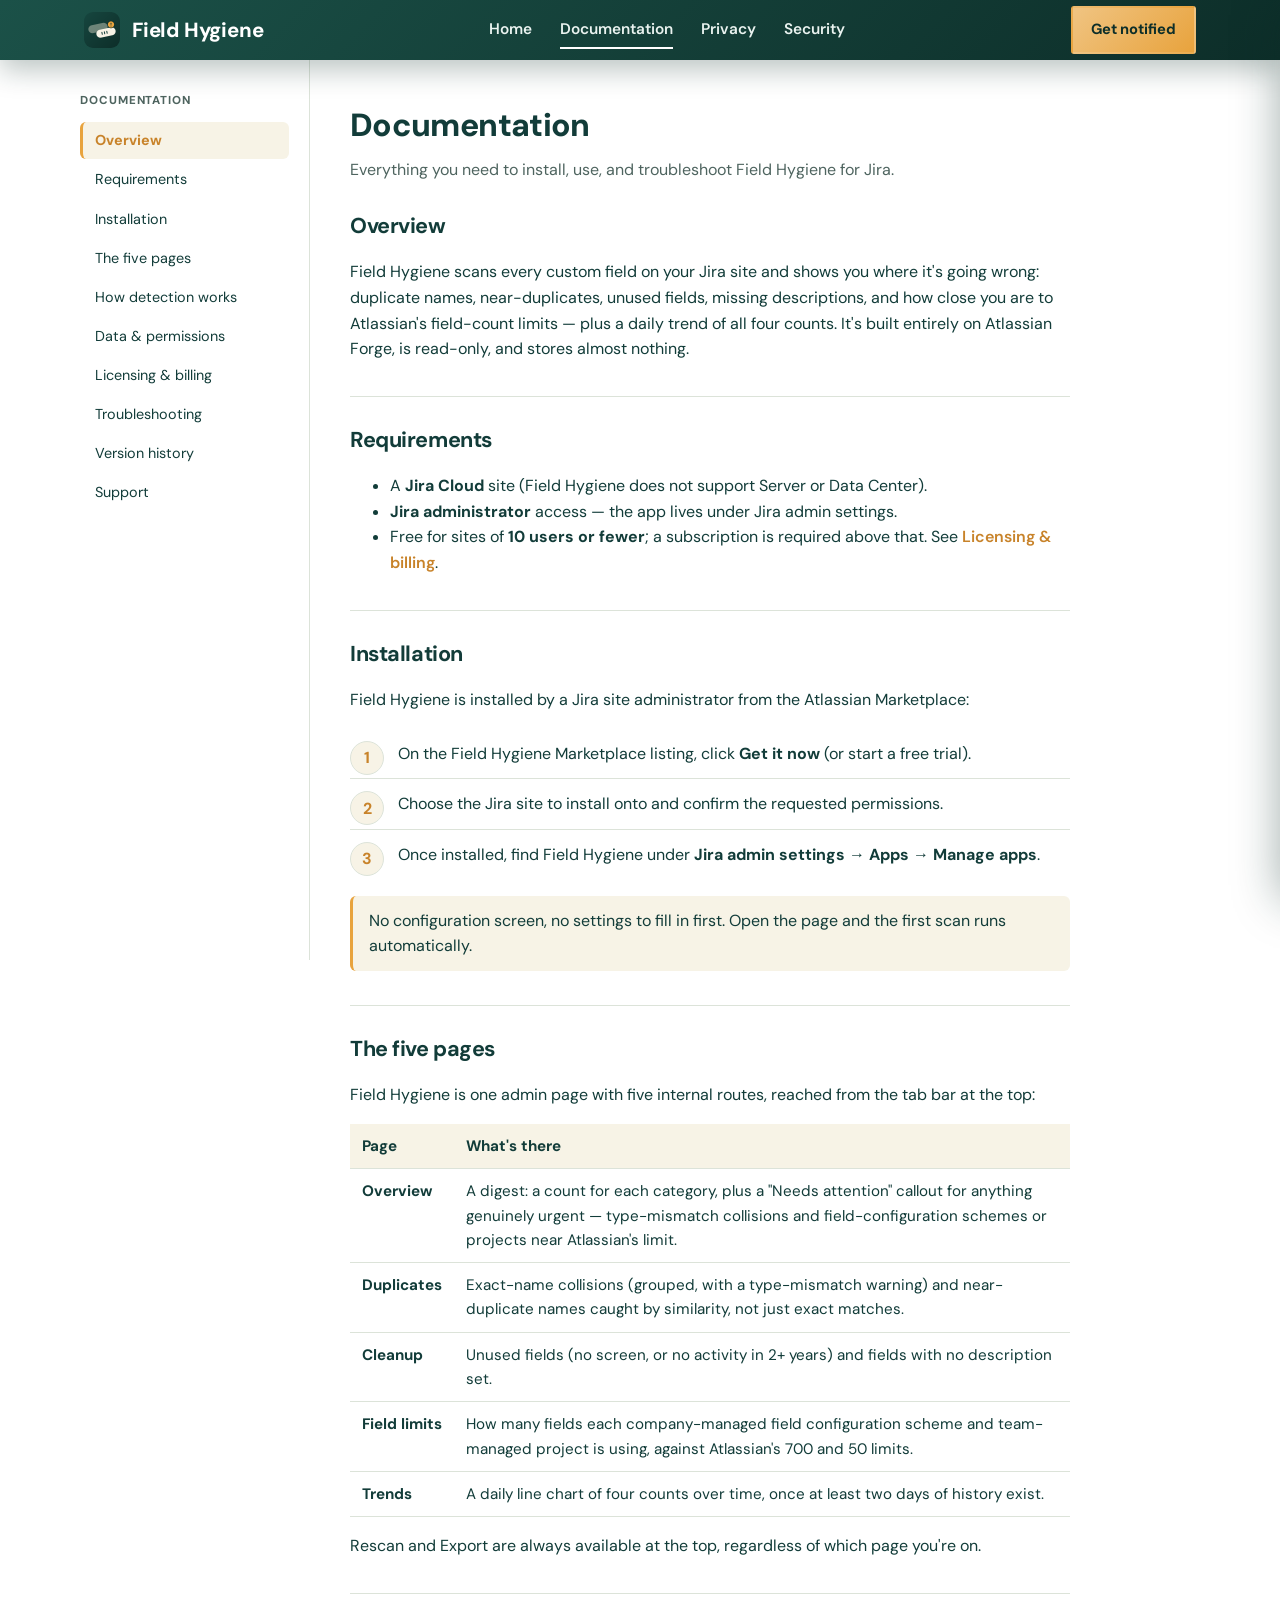
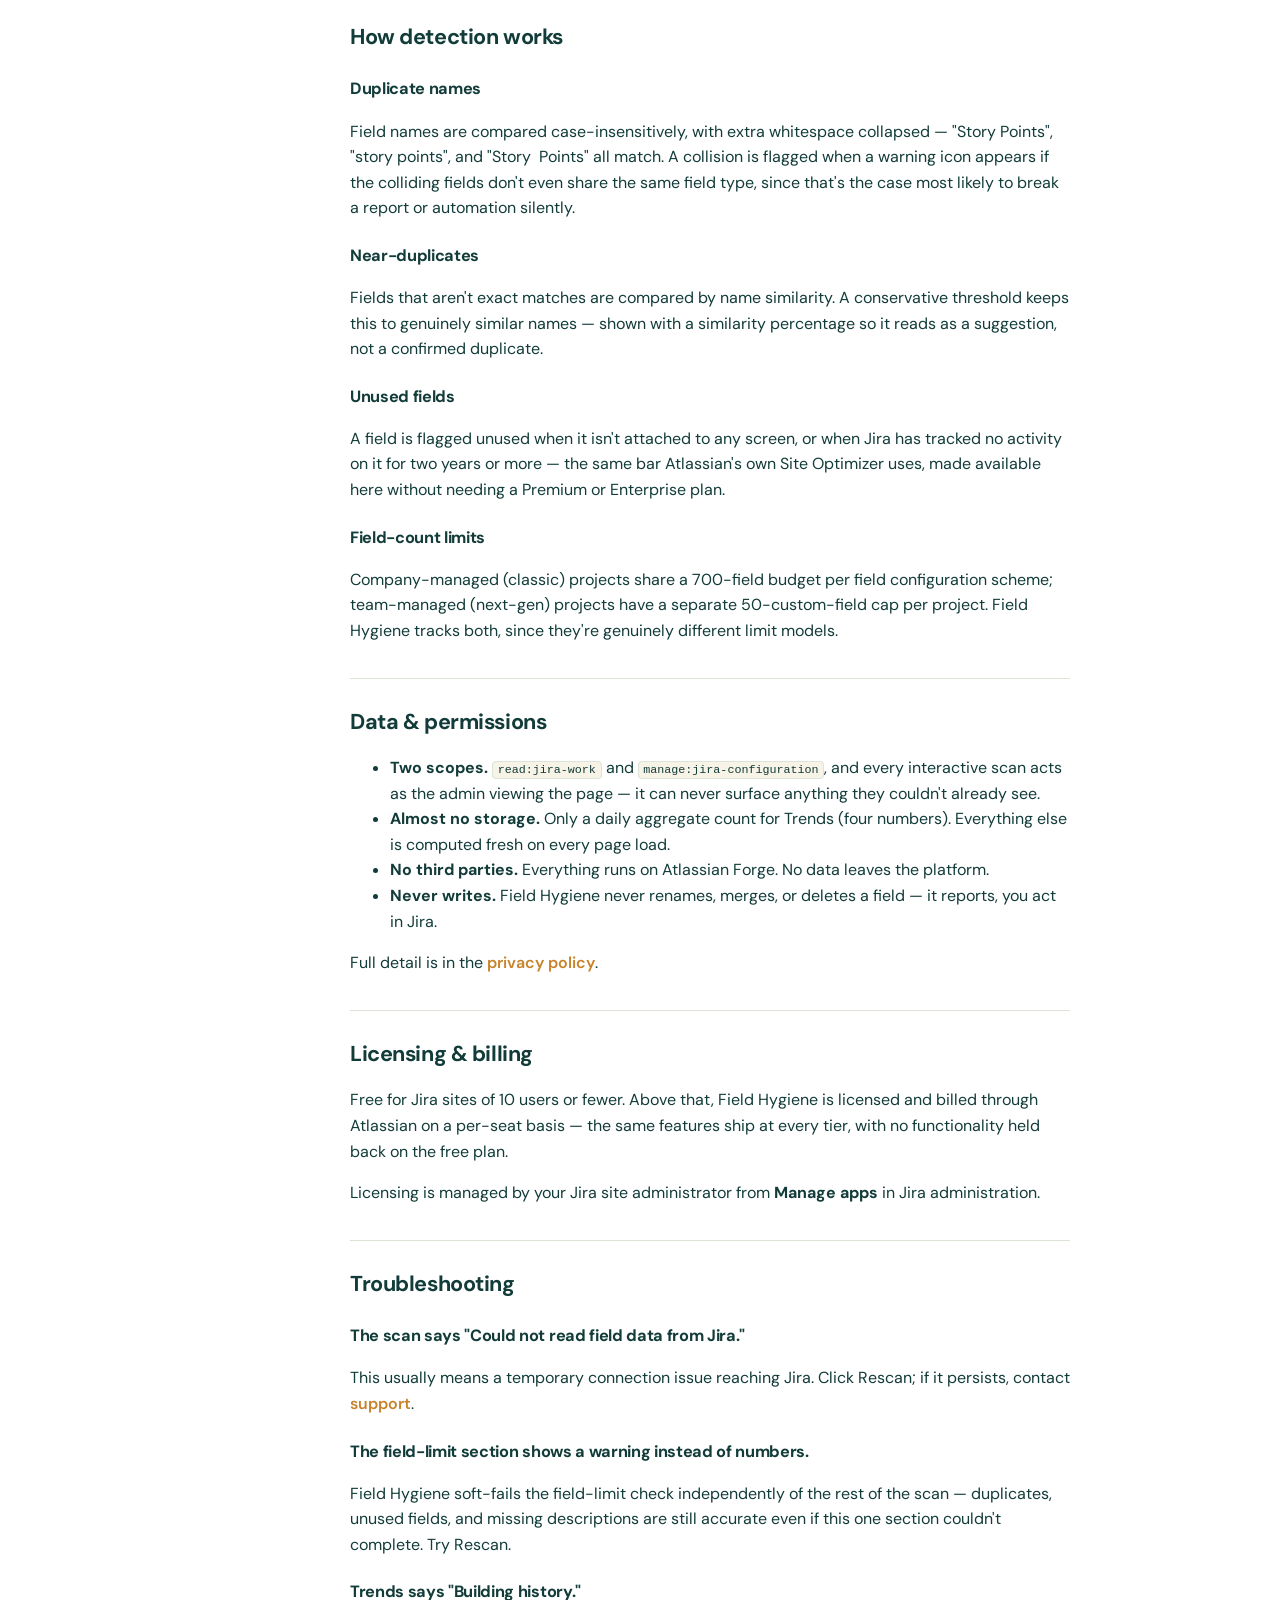
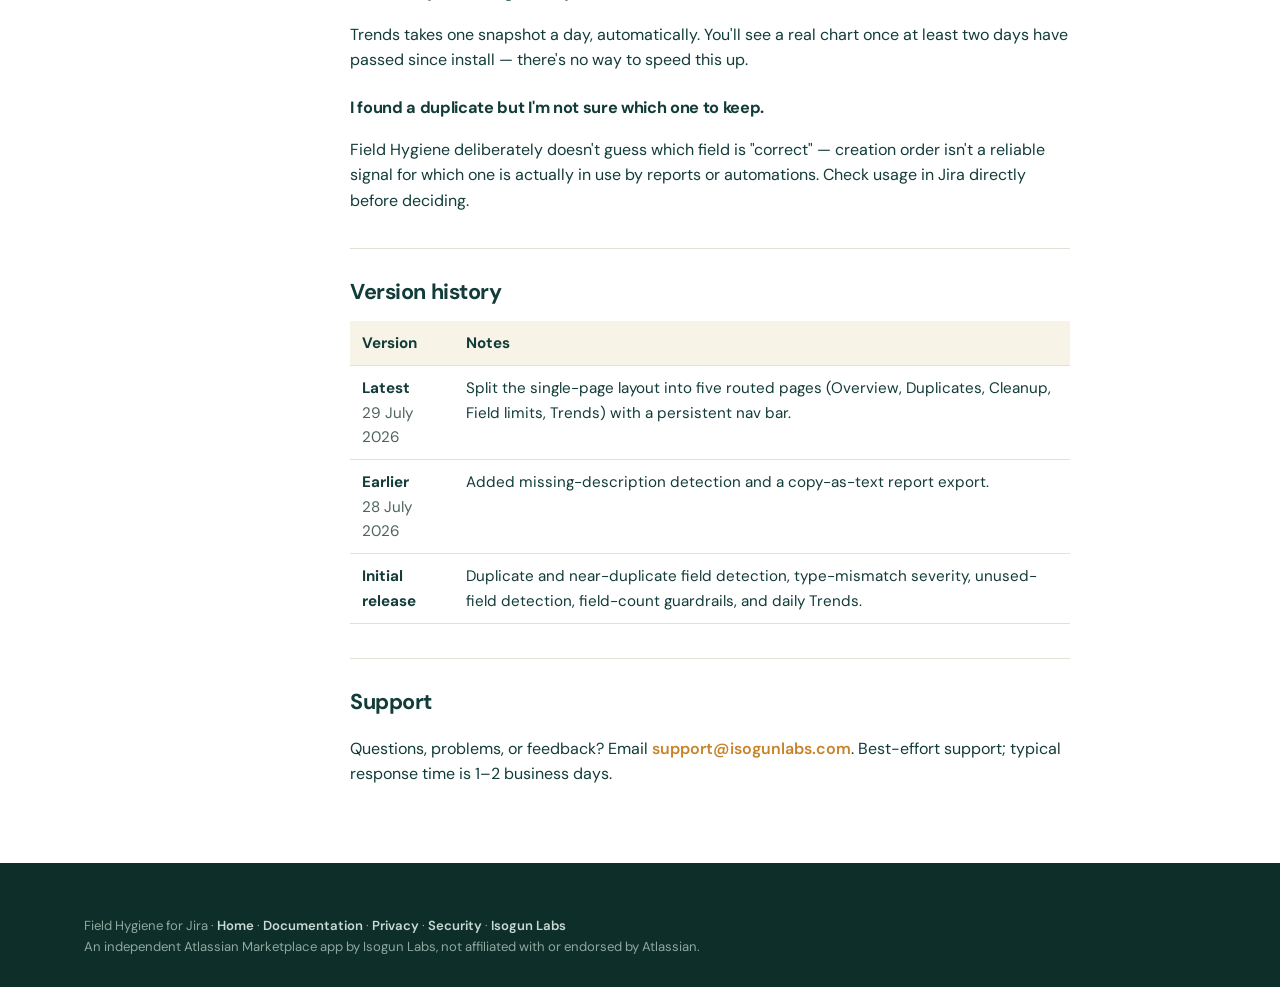
==== commit 1bbf362f: "Revert "Add Support & SLA page" This reverts commit 88362f71b85affc431f807f2cdb21d0252d22964." ====
--- a/docs.html
+++ b/docs.html
@@ -55,7 +55,6 @@
       <a href="docs.html" class="active">Documentation</a>
       <a href="privacy.html">Privacy</a>
       <a href="security.html">Security</a>
-      <a href="sla.html">Support</a>
     </div>
     <div class="nav-right">
       <a class="btn btn-amber btn-sm" href="mailto:support@isogunlabs.com?subject=Notify%20me%20when%20Field%20Hygiene%20launches">Get notified</a>
@@ -82,7 +81,6 @@
     <a class="d-link" href="docs.html">Documentation</a>
     <a class="d-link" href="privacy.html">Privacy</a>
     <a class="d-link" href="security.html">Security</a>
-    <a class="d-link" href="sla.html">Support</a>
   </nav>
   <a class="btn btn-amber" href="mailto:support@isogunlabs.com?subject=Notify%20me%20when%20Field%20Hygiene%20launches">Get notified</a>
 </aside>
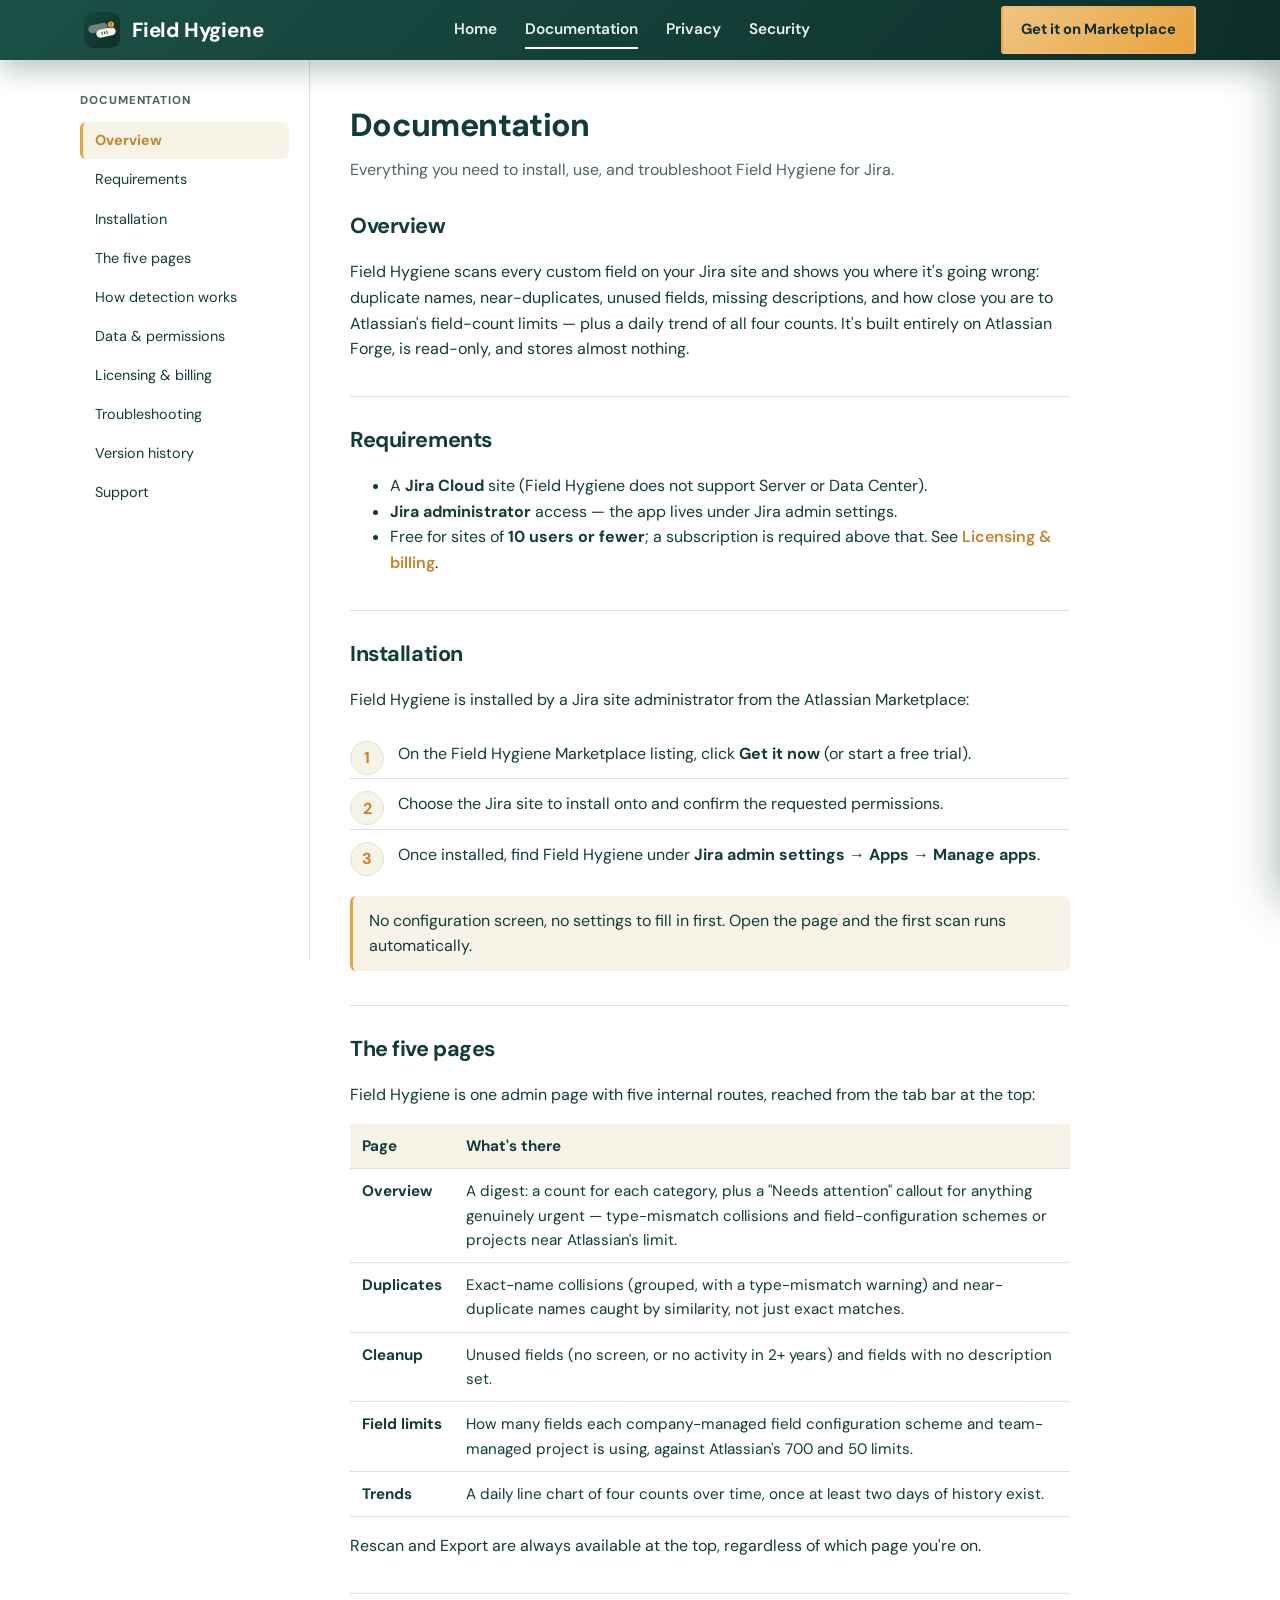
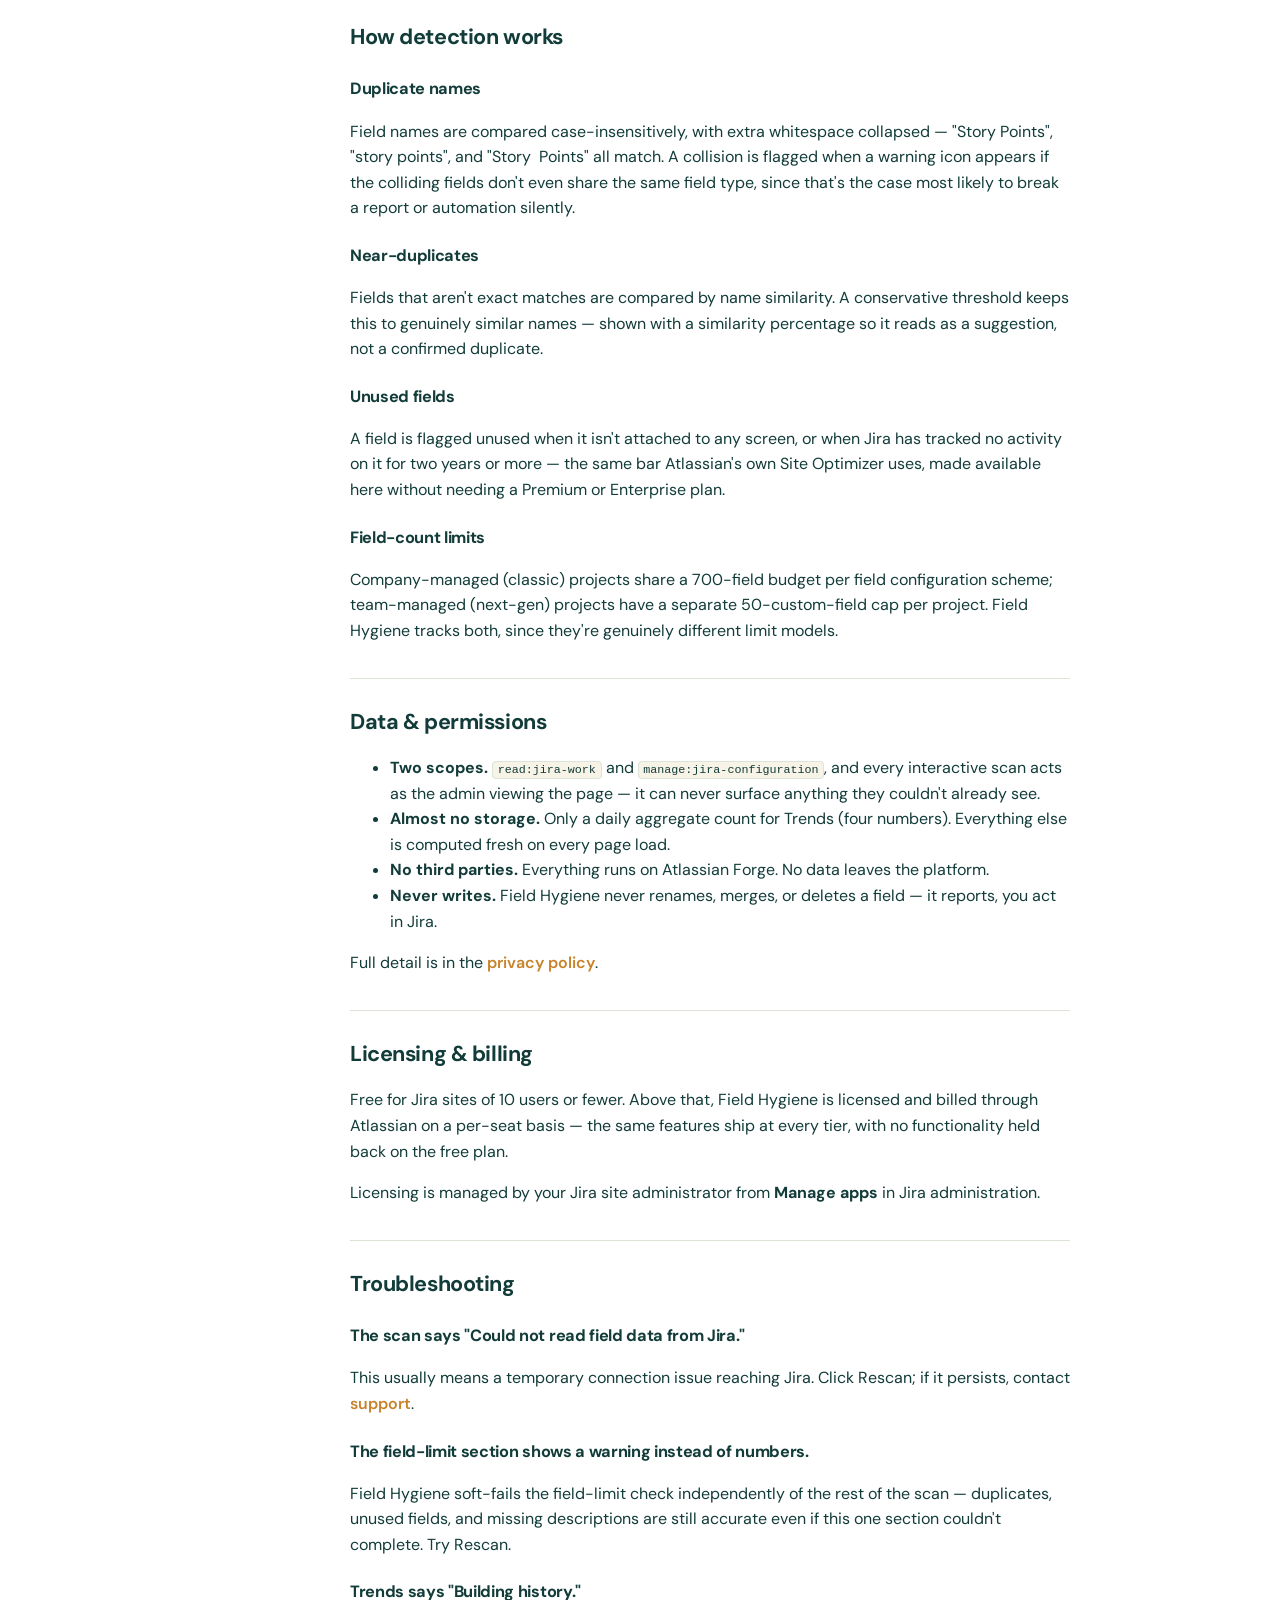
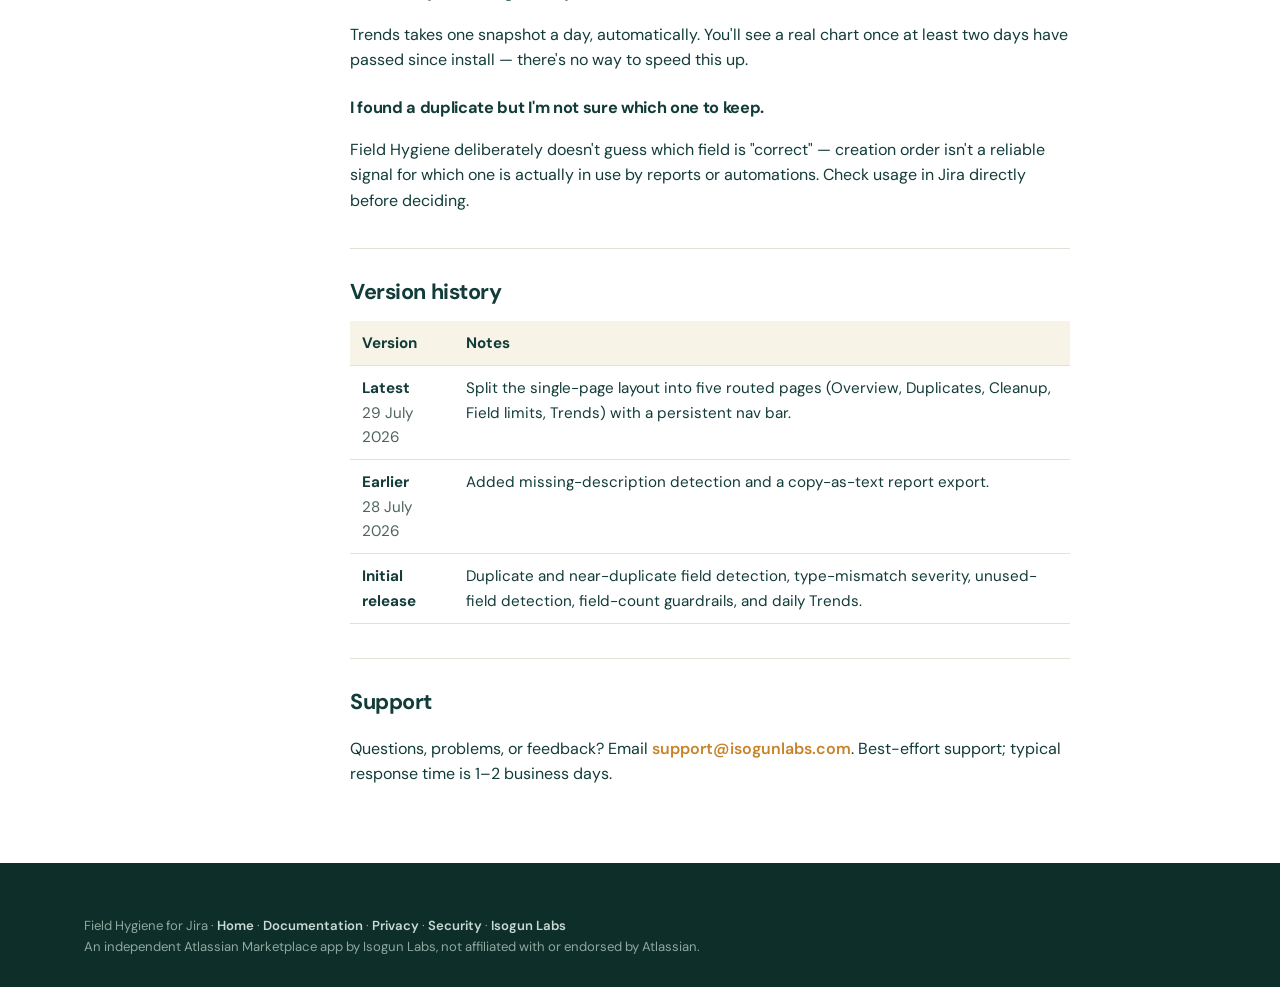
==== commit 2d663e3b: "Update site for Marketplace approval: remove coming-soon language Field Hygiene is approved and live" ====
--- a/docs.html
+++ b/docs.html
@@ -57,7 +57,7 @@
       <a href="security.html">Security</a>
     </div>
     <div class="nav-right">
-      <a class="btn btn-amber btn-sm" href="mailto:support@isogunlabs.com?subject=Notify%20me%20when%20Field%20Hygiene%20launches">Get notified</a>
+      <a class="btn btn-amber btn-sm" href="https://marketplace.atlassian.com/apps/2905942594" target="_blank" rel="noopener">Get it on Marketplace</a>
       <button class="hamburger" aria-label="Open menu" aria-expanded="false" aria-controls="mobile-drawer">
         <span></span><span></span><span></span>
       </button>
@@ -82,7 +82,7 @@
     <a class="d-link" href="privacy.html">Privacy</a>
     <a class="d-link" href="security.html">Security</a>
   </nav>
-  <a class="btn btn-amber" href="mailto:support@isogunlabs.com?subject=Notify%20me%20when%20Field%20Hygiene%20launches">Get notified</a>
+  <a class="btn btn-amber" href="https://marketplace.atlassian.com/apps/2905942594" target="_blank" rel="noopener">Get it on Marketplace</a>
 </aside>
 
 <div class="docs-layout">
